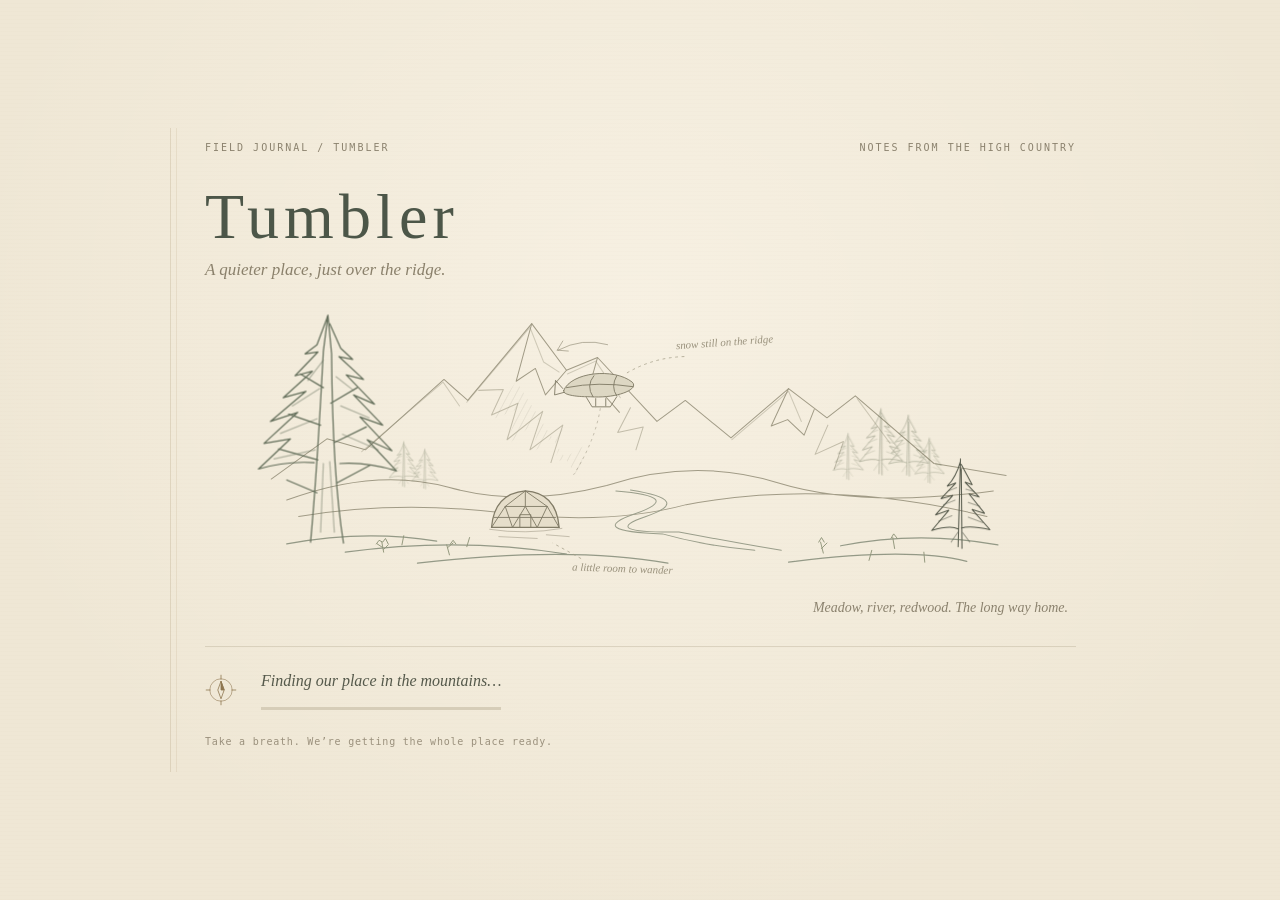
==== project1/index.html @ 8b92f839 "Update Catagonia to Tumbler v0.7.0 Package the released Tumbler web client (827ddcc) with package_we" ====
<!DOCTYPE html>
<html lang="en">
<head>
  <base href="client/web/">
  <meta charset="utf-8">
  <meta name="viewport" content="width=device-width, initial-scale=1">
  <meta name="theme-color" content="#e8e6ce">
  <title>Tumbler · A quieter place</title>
  <link rel="icon" href="data:,">
  <link rel="preload" as="image" href="art/loading/journal-hand-sketch-v1.png" fetchpriority="high">
  <style>
    :root { color-scheme: light; font-family: ui-sans-serif, system-ui, -apple-system, sans-serif; color: #34483b; }
    * { box-sizing: border-box; }
    body { margin: 0; overflow: hidden; background: #dcd7b8; }
    #stage, canvas { width: 100vw; height: 100dvh; display: block; }
    canvas { touch-action: none; outline: none; }
    body[data-ui="hidden"] :is(.panel, .help) { display: none; }
    body[data-ui="hidden"] .tumble-label { display: none; }
    .para-guide { position:fixed; z-index:4; bottom:105px; left:50%; transform:translateX(-50%); padding:9px 16px; border-radius:18px; background:rgba(249,248,234,.88); color:#374b3c; font-size:13px; box-shadow:0 2px 12px #142c231f; pointer-events:none; }
    .course-retry { position:fixed; z-index:4; bottom:60px; left:50%; transform:translateX(-50%); }
    .course-retry[hidden] { display:none; }
    .para-guide[hidden] { display:none; }
    .panel { background: #fffbedde; border: 1px solid #fffdf2bb; box-shadow: 0 4px 24px #33452b12; border-radius: 18px; }
    header { position: absolute; top: 24px; left: 28px; padding: 16px 22px; display: flex; align-items: center; gap: 13px; pointer-events: none; }
    .sunmark { font-size: 31px; color: #bd8e49; font-weight: 300; }
    h1 { margin: 0; font-family: Georgia, serif; font-size: 27px; font-weight: normal; letter-spacing: .06em; }
    .version { font: 12px/1 ui-monospace, monospace; color: #8b9678; letter-spacing: .06em; }
    #status { font-size: 11px; color: #71806b; margin-top: 3px; letter-spacing: .035em; max-width: 48ch; }
    .lighting { position: absolute; top: 24px; right: 28px; padding: 12px 17px; display: flex; align-items: center; gap: 12px; }
    label { font-size: 11px; letter-spacing: .08em; text-transform: uppercase; color: #7d826a; }
    select { font: inherit; font-size: 13px; border: 0; color: #41543f; background: transparent; cursor: pointer; padding: 5px; }
    nav { position: absolute; bottom: 30px; left: 28px; padding: 7px; display: flex; gap: 5px; }
    button { border: 0; border-radius: 12px; background: transparent; color: #64745c; font: inherit; font-size: 12px; padding: 12px 17px; cursor: pointer; transition: background .15s; }
    nav button { white-space:nowrap; flex-shrink:0; }
    nav[aria-label="Places to pause"] { flex-wrap:wrap; max-width:calc(100vw - 340px); }
    nav#cats { bottom:auto; top:112px; flex-wrap:wrap; max-width:calc(100vw - 420px); }
    button[aria-pressed="true"] { color: #fffbed; background: #617555; }
    button:hover { background: #e4e8d4; color: #34483b; }
    button[aria-pressed="true"]:hover { background: #52684a; color: #fffbed; }
    .activities { position:absolute; top:100px; right:28px; display:flex; align-items:center; padding:6px 14px; gap:6px; }
    .weather { position:absolute;top:160px;right:28px;padding:6px 14px;display:flex;align-items:center;gap:8px; }
    #flight-readout { position:absolute;bottom:150px;left:28px;padding:10px 16px;font-size:12px; }
    #flight-readout { white-space:pre-line; line-height:1.8; font-variant-numeric:tabular-nums; border-left:3px solid #6c8c79; }
    #flight-readout[data-warning="true"] { border-left-color:#c56b3a; }
    body[data-flying="true"] header { opacity:.65; }
    body[data-flying="true"] nav { opacity:.6; }
    body[data-flying="true"] .help { max-width:calc(100vw - 70px); border-radius:8px; }
    .flight-guide { display:none;bottom:90px;max-width:340px; }
    .flight-guide p { line-height:1.65; }
    body[data-flying="true"] .flight-guide { display:block; }
    body[data-flying="true"] nav { display:none; }
    #flight-readout:empty { display:none; }
    .help { position: absolute; bottom: 100px; left: 30px; font-size: 11px; color: #455640; background: #fffbedbd; padding: 7px 12px; border-radius: 20px; }
    details { position: absolute; right: 28px; bottom: 30px; padding: 13px 17px; font-size: 11px; max-width: calc(100vw - 40px); }
    summary { cursor: pointer; color: #64745c; }
    pre { margin: 12px 0; font: 11px/1.7 ui-monospace, monospace; white-space: pre-wrap; }
    a { color: #617555; }
    .quality { display: flex; align-items: center; justify-content: space-between; }
    .quality-target { display:block; margin:10px 0; }
    .quality-target label { display:flex; justify-content:space-between; gap:16px; }
    .quality-target input { display:block; width:100%; margin:8px 0 2px; accent-color:#71845a; }
    .quality-target small { color:#64745c; }
    :focus-visible { outline: 2px solid #8c9c69; outline-offset: 3px; }
    #world { visibility:hidden; }
    body.ready #world { visibility:visible; }
    [hidden] { display:none !important; }
    #loading-screen { position:fixed;inset:0;z-index:100;background:#efe7d5;color:#55594b;overflow:auto;display:grid;place-items:center;padding:30px;
      background-image:repeating-linear-gradient(0deg,#75634203 0 1px,transparent 1px 4px),radial-gradient(ellipse at 50% 35%,#fffaf080,transparent 75%); }
    .journal { width:min(940px,100%);position:relative;padding:12px 34px 22px;border-left:1px solid #a9947040; }
    .journal::before { content:'';position:absolute;inset:0 auto 0 5px;border-left:1px solid #a9947028; }
    .journal-meta { display:flex;justify-content:space-between;gap:20px;font:10px/1.5 ui-monospace,monospace;text-transform:uppercase;letter-spacing:.2em;color:#8b826e; }
    .journal h2 { margin:28px 0 0;font:normal clamp(42px,7vw,64px)/1.05 Georgia,serif;letter-spacing:.08em;color:#4c5648; }
    .journal-subtitle { margin:10px 0 0;font:italic 17px Georgia,serif;color:#8a806b; }
    .journal-art { width:100%;aspect-ratio:1334 / 490;display:block;margin:8px 0 0;position:relative;overflow:hidden;
      mask-image:linear-gradient(to right,transparent,#000 3%,#000 97%,transparent),linear-gradient(to bottom,transparent,#000 3%,#000 96%,transparent);mask-composite:intersect; }
    .journal-art > svg { position:absolute;inset:0;width:100%;height:100%; }
    .journal-art > img { position:absolute;width:118.890555%;max-width:none;height:auto;left:-12.143928%;top:-55.102041%;display:block;opacity:0;transition:opacity 1.6s ease; }
    #loading-screen[data-art="journal"] .journal-art > img { opacity:1; }
    .journal-caption { text-align:right;font:italic 14px 'Bradley Hand','Segoe Print',Georgia,serif;color:#8b826e;margin:-8px 8px 30px; }
    .journal-loading { display:flex;align-items:center;gap:24px;border-top:1px solid #95876b40;padding-top:22px; }
    .journal-loading > [role="status"] { flex:1;min-width:0; }
    .journal-compass { width:32px;height:32px;flex-shrink:0;color:#8e7650; }
    #loading-message { margin:0;font:italic 16px/1.55 Georgia,serif;overflow-wrap:anywhere; }
    #loading-progress { display:block;width:min(240px,100%);height:3px;margin-top:13px;border:0;border-radius:0;background:#d6cdb8;accent-color:#8a906e; }
    #loading-progress::-webkit-progress-bar { background:#d6cdb8; }
    #loading-progress::-webkit-progress-value { background:#8a906e;transition:width .3s; }
    #loading-progress::-moz-progress-bar { background:#8a906e; }
    .journal-footnote { margin:24px 0 0;font:10px/1.6 ui-monospace,monospace;color:#9a907c;letter-spacing:.08em; }
    #loading-retry { margin-left:auto;border:1px solid #9b987f;border-radius:3px;flex-shrink:0; }
    body[data-loading="error"] #loading-progress { display:none; }
    @media(max-width:650px) { #loading-screen { padding:24px 14px; }.journal { padding:10px 18px 18px; }.journal-meta { font-size:8px;letter-spacing:.1em; }.journal h2 { margin-top:35px; }.journal-art { margin:28px -10px 18px;width:calc(100% + 20px); }.journal-caption { font-size:12px;margin-bottom:34px; }.journal-loading { gap:14px;flex-wrap:wrap; }#loading-message { font-size:14px; }.journal-footnote { font-size:8px; } }
    @media(prefers-reduced-motion:reduce) { #loading-progress::-webkit-progress-value,.journal-art > img { transition:none; } }
    .gondola { position:fixed; left:50%; bottom:148px; transform:translateX(-50%); display:flex; align-items:center; gap:10px; padding:6px 8px 6px 16px; font-size:13px; max-width:calc(100vw - 28px); }
    .gondola[hidden] { display:none; }
    .gondola button { background:#617555; color:#fffbed; padding:9px 14px; }
    .gondola button:hover { background:#52684a; color:#fffbed; }
    @media (max-width: 650px) { .gondola { bottom:232px; } .weather { top:245px;right:14px; } header { top: 14px; left: 14px; padding: 12px 16px; } h1 { font-size: 22px; } .lighting { right: 14px; top: 102px; padding: 8px 12px; } nav { left: 14px; bottom: 18px; max-width:calc(100vw - 28px); overflow:auto; } .activities { top:157px; right:14px; left:14px; padding:5px; flex-wrap:wrap; } #flight-readout { left:14px; bottom:180px; max-width:calc(100vw - 28px); } nav button { padding: 11px 12px; } details { right: 14px; bottom: 85px; } .help { bottom: 138px; left: 14px; font-size: 10px; } }
    @media (max-width:650px) {
      body[data-flying="true"] header,body[data-flying="true"] .lighting { display:none; }
      body[data-flying="true"] .activities { top:14px; }
      body[data-flying="true"] .weather { top:98px; }
      body[data-flying="true"] #flight-readout { bottom:160px; }
      body[data-flying="true"] .help { bottom:75px;max-width:calc(100vw - 28px); }
      body[data-flying="true"] details { bottom:14px; }
      body[data-flying="true"] .flight-guide { bottom:14px;left:14px;right:auto; }
    }
      /* The eye settling on a butterfly: all but a spot round it softens. Driven by insect-visits.js. */
    #focus{position:fixed;inset:0;pointer-events:none;z-index:5;opacity:var(--f,0);backdrop-filter:blur(7px);-webkit-backdrop-filter:blur(7px);
      -webkit-mask-image:radial-gradient(circle at var(--x,50%) var(--y,60%),transparent 0 var(--r,40px),#000 calc(var(--r,40px) + 16vmin));mask-image:radial-gradient(circle at var(--x,50%) var(--y,60%),transparent 0 var(--r,40px),#000 calc(var(--r,40px) + 16vmin))}
    #focus[hidden]{display:none}

    /* ---- Development and player interfaces. The player sees only .player-ui; the panels above are development tools. */
    body[data-ui-mode="player"] :is(header.panel,.lighting,.activities,.weather,nav,details.panel,.flight-guide,#help,.tumble-label,#course-retry,#flight-readout) { display:none !important; }
    body:not([data-ui-mode="player"]) .player-ui { display:none; }
    .ui-switch { position:fixed; z-index:60; top:8px; right:50%; transform:translateX(50%); padding:4px 10px; border-radius:8px; font:11px/1.4 ui-monospace,monospace; background:#26291fcc; color:#e9ecdd; }
    .ui-switch:hover { background:#26291f; color:#fff; }
    body[data-ui-mode="player"] .ui-switch { opacity:.45; } body[data-ui-mode="player"] .ui-switch:hover { opacity:1; }
    /* A printed trail map: topo inks, not interface chrome. */
    .player-ui { --paper:#e9ecdd; --ink:#26291f; --ink-soft:#5b5f4e; --contour:#9a6b3c; --water:#3e7fa8; --trail:#c2302a; --wood:#bfd3a0;
      --map-face:"Avenir Next Condensed","Avenir Next","Gill Sans","Trebuchet MS",sans-serif; font-family:var(--map-face); color:var(--ink); }
    .key-card { position:fixed; z-index:6; left:20px; bottom:20px; max-width:min(400px,calc(100vw - 40px)); padding:12px 14px 10px; background:#e9ecddeb; border:1.5px solid var(--ink);
      box-shadow:3px 3px 0 #26291f22; }
    .key-card h3 { margin:0 0 6px; font:600 15px/1.2 var(--map-face); letter-spacing:.02em; }
    .key-card .control-head { display:none; }
    .key-card.folded { padding:8px 12px; } .key-card.folded h3 { display:inline; margin:0 12px 0 0; font-size:14px; }
    .card-folded { display:inline-flex; align-items:center; gap:8px; font:14px var(--map-face); }
    .arrival .notice { display:block; font:600 18px/1.3 var(--map-face); padding:8px 14px; background:var(--paper); border:1.5px solid var(--ink); }
    .legend { display:grid; gap:3px; }
    .legend-caption { margin:0 0 2px; font:italic 13px/1.3 var(--map-face); color:var(--ink-soft); }
    .control-head, .control-row { display:grid; grid-template-columns:minmax(9.5em,1fr) auto auto; align-items:center; gap:4px 14px; }
    .control-head { font:12px/1 var(--map-face); color:var(--ink-soft); padding-bottom:3px; border-bottom:1px solid #26291f40; margin-bottom:2px; }
    .control-row { font:14px/1.25 var(--map-face); }
    .control-keys, .control-pad { display:flex; gap:3px; flex-wrap:wrap; justify-content:flex-start; }
    .glyph { display:inline-grid; place-items:center; min-width:1.7em; height:1.7em; padding:0 .4em; font:600 11.5px/1 var(--map-face); color:var(--ink); white-space:nowrap; }
    .glyph-key { border:1.2px solid var(--ink); border-bottom-width:2.5px; border-radius:3px; background:#f6f7ee; }
    .glyph-pad { border:1.2px solid var(--ink); border-radius:999px; background:#26291f; color:var(--paper); }
    .glyph-pad.glyph-key { min-width:1.7em; padding:0; }
    .glyph-none { font:italic 12px var(--map-face); color:var(--ink-soft); }
    .arrival { position:fixed; z-index:6; left:50%; top:16vh; transform:translateX(-50%); text-align:center; pointer-events:none; opacity:0; color:var(--ink); text-shadow:0 0 12px #e9ecdd, 0 0 3px #e9ecdd; }
    .arrival strong { display:block; font:600 clamp(26px,4vw,44px)/1.1 var(--map-face); letter-spacing:.08em; font-variant-caps:small-caps; }
    .arrival span { display:block; margin-top:4px; font:italic 17px var(--map-face); color:var(--ink-soft); }
    .arrival.shown { animation:arrive 3.6s ease forwards; }
    @keyframes arrive { 0% { opacity:0; letter-spacing:.3em; } 18%,72% { opacity:1; letter-spacing:.08em; } 100% { opacity:0; } }
    .trail-map { position:fixed; inset:0; z-index:40; display:grid; place-items:center; padding:clamp(10px,3vw,36px); background:#26291f73; backdrop-filter:blur(6px); -webkit-backdrop-filter:blur(6px); }
    .sheet { position:relative; display:grid; grid-template-columns:minmax(0,1fr) 330px; gap:0; width:min(1320px,100%); max-height:100%; background:var(--paper); border:2px solid var(--ink);
      box-shadow:0 18px 50px #0006; }
    .sheet::after { content:''; position:absolute; inset:0 auto 0 calc((100% - 330px) / 2); width:1px; background:linear-gradient(#0000,#26291f30 12%,#26291f30 88%,#0000); pointer-events:none; } /* the fold */
    .map-frame { position:relative; overflow:hidden; border-right:2px solid var(--ink); }
    .map-canvas { display:block; width:100%; height:auto; max-height:calc(100dvh - 90px); object-fit:contain; }
    .markers { position:absolute; inset:0; }
    .place { position:absolute; transform:translate(-7px,-7px); display:flex; align-items:center; gap:5px; padding:0; border-radius:0; background:none; color:var(--ink); font:600 13.5px/1 var(--map-face); letter-spacing:.03em; text-shadow:0 0 3px var(--paper),0 0 3px var(--paper),0 0 6px var(--paper); }
    .place:hover { background:none; color:var(--ink); }
    .place-dot { width:14px; height:14px; border:2px solid var(--ink); border-radius:50%; background:var(--paper); flex-shrink:0; }
    .place-water { color:var(--water); font-style:italic; font-weight:500; } .place-water .place-dot { border-color:var(--water); }
    .place-snow .place-dot { background:#fff; } .place-launch .place-dot { border-color:var(--trail); }
    .place[aria-current="true"] .place-dot { background:var(--trail); border-color:var(--trail); box-shadow:0 0 0 4px #c2302a40; }
    .place[aria-current="true"] .place-name { text-decoration:underline 2px var(--trail); text-underline-offset:3px; }
    .place:focus-visible { outline:2px solid var(--trail); outline-offset:4px; }
    .launch-mark { position:absolute; width:0; height:0; transform:translate(-8px,-26px); border-left:8px solid transparent; border-right:8px solid transparent; border-top:12px solid var(--trail); pointer-events:none; }
    .you-are-here { position:absolute; pointer-events:none; }
    .here-ring { position:absolute; left:-9px; top:-9px; width:18px; height:18px; border-radius:50%; border:3px solid var(--trail); background:#fff; }
    .here-label { position:absolute; left:14px; top:-20px; font:italic 600 12.5px var(--map-face); color:var(--trail); white-space:nowrap; text-shadow:0 0 3px var(--paper),0 0 3px var(--paper); }
    .cartouche { position:absolute; left:16px; top:14px; padding:9px 14px 8px; background:var(--paper); border:1.5px solid var(--ink); }
    .cartouche h2 { margin:0; font:600 24px/1 var(--map-face); letter-spacing:.06em; font-variant-caps:small-caps; }
    .cartouche-time { margin:4px 0 0; font:italic 14px var(--map-face); color:var(--ink-soft); }
    .scale-bar { position:absolute; left:16px; bottom:14px; display:flex; align-items:center; gap:8px; font:600 12px var(--map-face); text-shadow:0 0 3px var(--paper); }
    .scale-rule { display:block; height:6px; border:1.5px solid var(--ink); border-top:0; }
    .north { position:absolute; right:18px; top:16px; width:30px; height:44px; display:grid; justify-items:center; font:700 14px var(--map-face); }
    .north::before { content:''; width:0; height:0; border-left:8px solid transparent; border-right:8px solid transparent; border-bottom:24px solid var(--ink); }
    .map-side { display:flex; flex-direction:column; gap:14px; padding:20px 20px 18px; overflow:auto; max-height:calc(100dvh - 90px); }
    .side-name { margin:0; font:600 26px/1.1 var(--map-face); letter-spacing:.02em; }
    .side-water { color:var(--water); font-style:italic; }
    .side-about { margin:0; font:15px/1.5 var(--map-face); color:var(--ink-soft); }
    .actions { display:grid; gap:6px; }
    .action { text-align:left; border-radius:0; border:1.5px solid var(--ink); background:transparent; color:var(--ink); font:600 14px/1.3 var(--map-face); padding:9px 12px; }
    .action:hover { background:#26291f12; color:var(--ink); }
    .action-primary { background:var(--ink); color:var(--paper); } .action-primary:hover { background:#3a3e30; color:var(--paper); }
    .action:disabled { opacity:.5; cursor:default; font-weight:500; font-style:italic; }
    .controls-sheet { width:min(1180px,100%); max-height:100%; overflow:auto; padding:24px 28px; background:var(--paper); border:2px solid var(--ink); box-shadow:0 18px 50px #0006; }
    .controls-title { margin:0 0 14px; font:600 26px/1 var(--map-face); letter-spacing:.06em; font-variant-caps:small-caps; }
    .controls-grid { display:grid; grid-template-columns:repeat(auto-fit,minmax(320px,1fr)); gap:18px 28px; margin-bottom:20px; }
    .controls-group h3 { margin:0 0 6px; font:600 17px var(--map-face); }
    @media (max-width:900px) { .sheet { grid-template-columns:1fr; overflow:auto; } .sheet::after { display:none; } .map-frame { border-right:0; border-bottom:2px solid var(--ink); } .map-side { max-height:none; } }
    @media (prefers-reduced-motion:reduce) { .arrival.shown { animation:arrive-still 3.6s steps(1,end) forwards; } @keyframes arrive-still { 0%,80% { opacity:1; } 100% { opacity:0; } } .trail-map { backdrop-filter:none; } }

    #organoid-scene[hidden] { display:none }
    #organoid-scene { position:fixed; inset:0; z-index:80; color:#f4eee8; background:radial-gradient(ellipse at 50% 44%,transparent 50%,#08080d40 100%); }
    #organoid-scene::before, #organoid-scene::after { content:""; position:absolute; inset-inline:0; height:clamp(28px,8vh,84px); background:#09090c; }
    #organoid-scene::before { top:0 }
    #organoid-scene::after { bottom:0 }
    .organoid-caption { position:absolute; z-index:1; inset-inline:1rem; bottom:clamp(54px,12vh,125px); text-align:center; pointer-events:none; }
    .organoid-caption p { margin:0 auto; max-width:42rem; font-size:clamp(15px,2.3vw,23px); line-height:1.4; }
    .organoid-caption [data-words]:not(:empty) { display:table; background:#08080dde; border-radius:4px; padding:.36em .72em; text-wrap:balance; }
    .organoid-caption [data-speaker] { display:block; margin-bottom:.38em; font-size:.82rem; letter-spacing:.08em; text-shadow:0 1px 5px #000,0 1px 3px #000; }
    #organoid-scene button { position:absolute; z-index:1; top:12px; right:14px; color:inherit; background:#16171d; border:1px solid #736f75; border-radius:5px; min-height:38px; padding:.45em .7em; }
    body[data-organoid-scene="true"] :is(.panel,.help,.key-card,.arrival,.tumble-label,.ui-switch,#focus,.para-guide,.course-retry) { visibility:hidden; }
</style>
</head>
<body data-loading="loading" data-ui="hidden">
  <section id="loading-screen" aria-labelledby="loading-title">
    <div class="journal">
      <div class="journal-meta"><span>Field journal / Tumbler</span><span>Notes from the high country</span></div>
      <h2 id="loading-title">Tumbler</h2>
      <p class="journal-subtitle">A quieter place, just over the ridge.</p>
            <div class="journal-art" role="img" aria-label="A hand-drawn alpine field journal: snowy ridges, redwoods, a meadow home, a river and a small airship.">
<svg aria-hidden="true" viewBox="0 0 880 350" fill="none" xmlns="http://www.w3.org/2000/svg">
        <defs>
          <pattern id="pencil-hatch" width="7" height="7" patternUnits="userSpaceOnUse" patternTransform="rotate(28)"><path d="M0 0V7" stroke="#727663" stroke-width=".65" opacity=".35"/></pattern>
          <g id="journal-pine" stroke="currentColor" stroke-linecap="round" stroke-linejoin="round">
            <path d="M0 0L-3 113M1 13L2 115M0 3C-5 21-11 29-17 35L-6 31-25 51-10 47-32 72-15 66-37 92Q-13 85-3 90M1 7L15 33 6 30 24 49 11 45 31 70 15 65 38 91Q12 85 1 89"/>
            <path d="M-5 37L-15 41M-7 53L-22 59M-11 73L-28 80M7 39L18 42M10 56L25 61M10 75L29 82M-3 94L-12 107M3 95L12 107" opacity=".5"/>
          </g>
        </defs>
        <g stroke="#a19b86" stroke-width="1.1" stroke-linecap="round" stroke-linejoin="round">
          <path d="M36 209L97 165 139 177 225 100 251 123 321 39 359 90 393 76 458 146 489 123 539 164 602 110 644 142 675 118 761 192 840 205"/>
          <path d="M135 179L224 103 242 129M250 125L319 43 334 81 351 92M360 94L391 80 418 120M540 166L602 113 616 146M677 121L713 170" opacity=".45"/>
          <path d="M321 39L304 102 325 88 336 117 359 90M393 76L381 119 395 111 417 136M602 110L583 151 601 144 619 161 630 133"/>
          <path d="M263 112L290 111 277 139 306 126 294 166 333 135 319 177 355 150 342 191M429 131L415 158 443 152 435 177M645 150L631 182 662 168 652 198" opacity=".6"/>
          <path d="M304 102L275 145 307 132 292 174 333 140 320 182 357 153 345 193 381 171 371 207" fill="url(#pencil-hatch)" stroke="none"/>
          <path d="M53 232Q150 196 230 218T403 216Q499 185 590 213T826 222M66 250Q173 232 289 246T490 237Q647 208 819 250"/>
          <path d="M413 222Q489 228 434 247T464 269Q510 282 565 287M429 221Q499 232 446 250T482 267Q541 278 594 287" stroke="#9a9e8b"/>
        </g>
        <g color="#737a62" stroke-width="1.2" opacity=".65">
          <use href="#journal-pine" transform="translate(703 132) scale(.63)"/><use href="#journal-pine" transform="translate(733 139) scale(.58)"/>
          <use href="#journal-pine" transform="translate(667 159) scale(.44)"/><use href="#journal-pine" transform="translate(756 164) scale(.43)"/>
          <use href="#journal-pine" transform="translate(181 168) scale(.43)"/><use href="#journal-pine" transform="translate(204 176) scale(.38)"/>
        </g>
        <g stroke="#626d59" stroke-width="1.35" stroke-linecap="round" stroke-linejoin="round">
          <path d="M79 278Q86 202 93 69L98 30 102 72Q103 205 115 279M93 109L68 94M101 126L130 109M90 150L55 138M105 169L140 152M87 188L44 176M108 213L144 194M86 224L53 210"/>
          <path d="M98 30L86 62 73 72 87 70 62 96 81 91 49 120 74 113 35 146 65 136 28 170 57 165 22 198Q52 189 83 191M100 39L112 66 125 78 110 75 137 100 118 95 149 127 126 117 158 150 133 141 168 178 141 166 173 200Q140 190 111 192"/>
          <path d="M93 79L76 101M89 110L59 129M86 143L46 159M84 177L39 187M107 97L126 112M112 129L143 142M114 160L153 177M93 192L90 267M100 190L105 267" opacity=".45"/>
          <use href="#journal-pine" transform="translate(790 187) scale(.85)"/>
          <path d="M53 280Q138 264 217 277M659 282Q744 265 831 281M117 289Q241 272 359 291M196 301Q361 282 470 301M602 300Q733 283 797 299" opacity=".65"/>
        </g>
        <g stroke="#817b66" stroke-linecap="round" stroke-linejoin="round">
          <path d="M277 262Q280 225 314 222 348 224 351 262Z" fill="#e6deca" stroke-width="1.4"/>
          <path d="M277 262L292 239 314 222 338 239 351 262M292 239H338M292 239L300 262 314 239 327 262 338 239M314 222V239M280 251H347M308 262V248H320V262"/>
          <path d="M275 264Q314 270 354 263M285 272L327 274M337 270L362 272" opacity=".45"/>
          <path d="M356 112C364 92 411 87 431 103 439 111 414 121 385 119 365 119 354 116 356 112Z" fill="#ddd7c3"/>
          <path d="M359 109Q394 102 432 108M389 96Q380 107 388 119M414 96Q407 108 414 118M355 110L347 101 346 117 357 114M381 120L387 130H407L414 119M391 121V129M402 121V129"/>
          <path d="M396 132Q390 168 367 204" stroke-dasharray="2 5" opacity=".45"/>
          <path d="M350 68Q376 54 404 62M349 68L355 58M349 68L361 69" opacity=".6"/>
        </g>
        <g stroke="#91967b" stroke-width="1.05" stroke-linecap="round">
          <path d="M159 289L157 278M158 284L152 280M159 286L164 281M179 281L181 271M231 292L228 281M229 284L235 279M250 283L253 273M640 290L637 278M638 285L644 279M690 298L693 287M718 285L716 273M751 300L750 289"/>
          <path d="M151 280L154 276 158 278 161 274 164 280M232 280L235 276 238 280M635 278L638 273 641 278M714 274L717 269 721 274"/>
        </g>
        <g fill="#99917c" font-family="'Bradley Hand','Segoe Print',Georgia,serif" font-size="12" font-style="italic">
          <text x="479" y="67" transform="rotate(-4 479 67)">snow still on the ridge</text><text x="365" y="309" transform="rotate(2 365 309)">a little room to wander</text>
        </g>
        <path d="M488 75Q454 76 425 93M375 296L344 279" stroke="#a19b86" stroke-width=".8" stroke-dasharray="3 4"/>
      </svg>
        <img id="journal-art-image" src="art/loading/journal-hand-sketch-v1.png" width="1586" height="992" alt="" aria-hidden="true" decoding="async" fetchpriority="high" onerror="this.hidden=true">
      </div>
      <p class="journal-caption">Meadow, river, redwood. The long way home.</p>
      <div class="journal-loading">
        <svg class="journal-compass" viewBox="0 0 40 40" fill="none" stroke="currentColor" aria-hidden="true"><circle cx="20" cy="20" r="14" stroke-width=".7"/><path d="M20 1V7M20 33V39M1 20H7M33 20H39M20 9L24 20 20 31 16 20Z" stroke-width="1"/><path d="M20 9L24 20H20Z" fill="currentColor"/></svg>
        <div role="status" aria-live="polite"><p id="loading-message">Opening the field journal…</p><progress id="loading-progress" max="5" value="0" aria-label="Preparing the world"></progress></div>
        <button id="loading-retry" hidden>Try again</button>
      </div>
      <p class="journal-footnote">Take a breath. We’re getting the whole place ready.</p>
      <noscript><p>JavaScript is needed to open this world. Enable it, then reload.</p></noscript>
    </div>
  </section>
  <div id="world" inert aria-busy="true">
  <div id="focus" aria-hidden="true" hidden></div>
  <main id="stage"><canvas id="canvas" tabindex="0" aria-label="Tumbler countryside. Drag to orbit, right-drag to pan, scroll to approach."></canvas></main>
  <header class="panel"><span class="sunmark" aria-hidden="true">☼</span><div><h1>Tumbler <span id="version" class="version"></span></h1><div id="status" role="status">Opening the countryside…</div></div></header>
  <div class="panel lighting"><label for="light">The light</label><select id="light"><option value="golden">Golden hour</option><option value="day">Clear morning</option><option value="dusk">Evening glow</option></select></div>
  <div class="panel activities"><label for="activity">Explore</label><select id="activity"><option value="orbit">Look around - orbit</option><option value="fly">Look around - flying</option><option value="walk">Walk the meadow</option><option value="paraglider">Paragliding</option><option value="parakite">Parakiting</option><option value="paramotor">Paramotoring</option><option value="ski">Skiing</option><option value="bike">Mountain biking</option><option value="gondola">Gondola from the village</option></select><select id="launch-site" aria-label="Start from"><option value="0">North Wall</option></select><button id="launch">Launch ↗</button><button id="sound" aria-pressed="true">Sound on</button><button id="cat-size" aria-pressed="false" title="C">Cat: full size</button></div>
  <div class="panel weather"><label for="weather">Air</label><select id="weather" aria-label="Simulated weather"><option value="soaring">Thermal day</option></select></div>
  <button id="course-retry" class="course-retry" hidden>Fly the route again ↗</button>
  <output id="para-guide" class="para-guide" aria-live="off" hidden></output>
  <output class="panel" id="flight-readout" aria-live="off"></output>
  <div class="panel gondola" id="gondola-panel" role="status" hidden><span data-gondola-text></span><button data-gondola-action hidden></button><button data-gondola-fast hidden title="T">Fast travel ⇥ (T)</button></div>
  <p id="help" class="help">Drag to look around · Right-drag to pan · Scroll to wander closer</p>
  <nav class="panel" aria-label="Places to pause"><button data-view="home" aria-pressed="false">The homestead</button><button data-view="river" aria-pressed="false">By the river</button><button data-view="valley" aria-pressed="false">The mountains</button><button data-view="village" aria-pressed="true">Tree village</button><button data-view="canopy" aria-pressed="false">Redwood canopy</button><button data-view="summit" aria-pressed="false">Granite Ridge</button><button id="tumble-hill" aria-pressed="false">Tumble Hill</button></nav>
  <nav class="panel" id="cats" aria-label="Cats to visit"><button data-cat="ronin">Cat Ronin</button></nav>
  <details class="panel flight-guide"><summary>Flight moves · B / Shift</summary><p><label for="flight-challenge">Flight goal </label><select id="flight-challenge"><option value="">Free flight</option></select></p><p>Hold B (Shift) for more roll authority. Alternate left/right stick for linked wingovers; hold a side for a descending spiral. Release B and centre the stick to recover. Sudden control changes can swing the pilot under the wing; ease the controls to let it settle.</p><p>Parakite: forward / W raises both handles to dive; back / S pulls them to flare. Centre returns to best glide. Steering combines weight shift and outside-handle release; at full release, steering uses weight shift alone.</p><p>Paraglider and motor wing: forward / W applies the speedbar; back / S brakes. Steering assists weight shift with inside brake. Build speed, then pull progressively to swoop back up; height comes from that speed. Motor power uses LB/RB or R/F and takes time to spool.</p><p>LT / RT pull independent handles. Right stick looks; Y / V changes view. After landing, press X / E to unhook and walk. X / E hooks back in; release, then A / Space starts assisted wing inflation and a takeoff run. Keep clear ground ahead. A flat run may need headwind. Use clear descending ground or a ridge start if you cannot gain enough airspeed. X / E cancels preparation and unhooks.</p><p>On foot, A / Space jumps: stand still for a celebration, heel click or star; move for a skip. Shift toggles between walking and running; a controller's left stick ramps from a walk up to a full run on its own. V changes between first person and chase view. R3 / Ctrl slides while moving. E / X deliberately grabs a nearby tree; moving into one never grabs it automatically. A / Space pushes off a trunk, or wall-jumps on a fresh airborne contact. Steer the push with the stick. Y / F draws or sheathes the katana; run with it drawn to carry it two-handed behind you. Click, Q or B slashes, on the ground or in the air. Press again during the cut to choose a fresh cut from the current blade position. Hold RT / R to charge falling thunder, then release to cleave. Menu changes weather.</p></details>
  <details class="panel"><summary>Field notes</summary><pre id="stamp">Preparing the scene…</pre><div class="quality-target"><label for="render-target">Laptop render target <output id="render-target-label" for="render-target">1440 × 900</output></label><input id="render-target" type="range" min="0" max="11" step="1" value="8" list="render-targets" aria-label="Laptop render target"><datalist id="render-targets"><option value="0" label="640×400"></option><option value="1" label="800×500"></option><option value="2" label="960×600"></option><option value="3" label="1024×640"></option><option value="4" label="1152×720"></option><option value="5" label="1280×720"></option><option value="6" label="1280×800"></option><option value="7" label="1366×768"></option><option value="8" label="1440×900"></option><option value="9" label="1680×1050"></option><option value="10" label="1920×1200"></option><option value="11" label="2560×1600"></option></datalist><small>Sets the maximum render size; adaptive resolution can lower it during demanding scenes.</small></div><div class="quality"><label for="motion">Flight effects</label><select id="motion"><option value="1">Full</option><option value=".35">Subtle</option><option value="0">Reduced motion</option></select></div><div class="quality"><label for="course-guide">Course guide</label><input id="course-guide" type="checkbox" checked></div><div class="quality"><label for="pilot-posture">Pilot posture</label><select id="pilot-posture"><option value="steady" selected>Steadier</option><option value="physical">Follow suspension</option></select></div><div class="quality"><label for="adaptive">Adaptive resolution</label><input id="adaptive" type="checkbox" checked></div><div class="quality"><label for="wind-water-audio">Wind &amp; river ambience</label><input id="wind-water-audio" type="checkbox" checked title="Background wind and water only"></div><div class="quality"><label for="haptics">Controller vibration</label><input id="haptics" type="checkbox" checked></div><div class="quality"><label for="visibility-spotlight">Transparency spotlight</label><input id="visibility-spotlight" type="checkbox" title="Clear scenery and climbing foliage around Ronin"></div><p><button id="save-view">Save view</button></p><p>Read-only core world · <a href="./">Open the map</a></p></details>
  </div>
  <section id="organoid-scene" aria-label="Conversation" hidden>
    <div class="organoid-caption" aria-live="polite" aria-atomic="true">
      <span data-speaker></span><p data-words></p>
    </div>
    <button type="button" title="Escape or B">Skip conversation</button>
  </section>
  <script type="module">
    document.getElementById('loading-retry').addEventListener('click',()=>location.reload());
    try { const {main}=await import(new URL('src3d/main.js',document.baseURI));await main(); }
    catch(error) {
      console.error(error);document.body.dataset.loading='error';
      document.getElementById('loading-title').textContent='A pause in the journey';
      document.getElementById('loading-message').textContent=error.message.startsWith('WebGL unavailable')?'The world needs WebGL graphics. Restart your browser, then try again.':'The world couldn’t finish opening. Please try again.';
      document.getElementById('loading-retry').hidden=false;
    }
  </script>
</body>
</html>
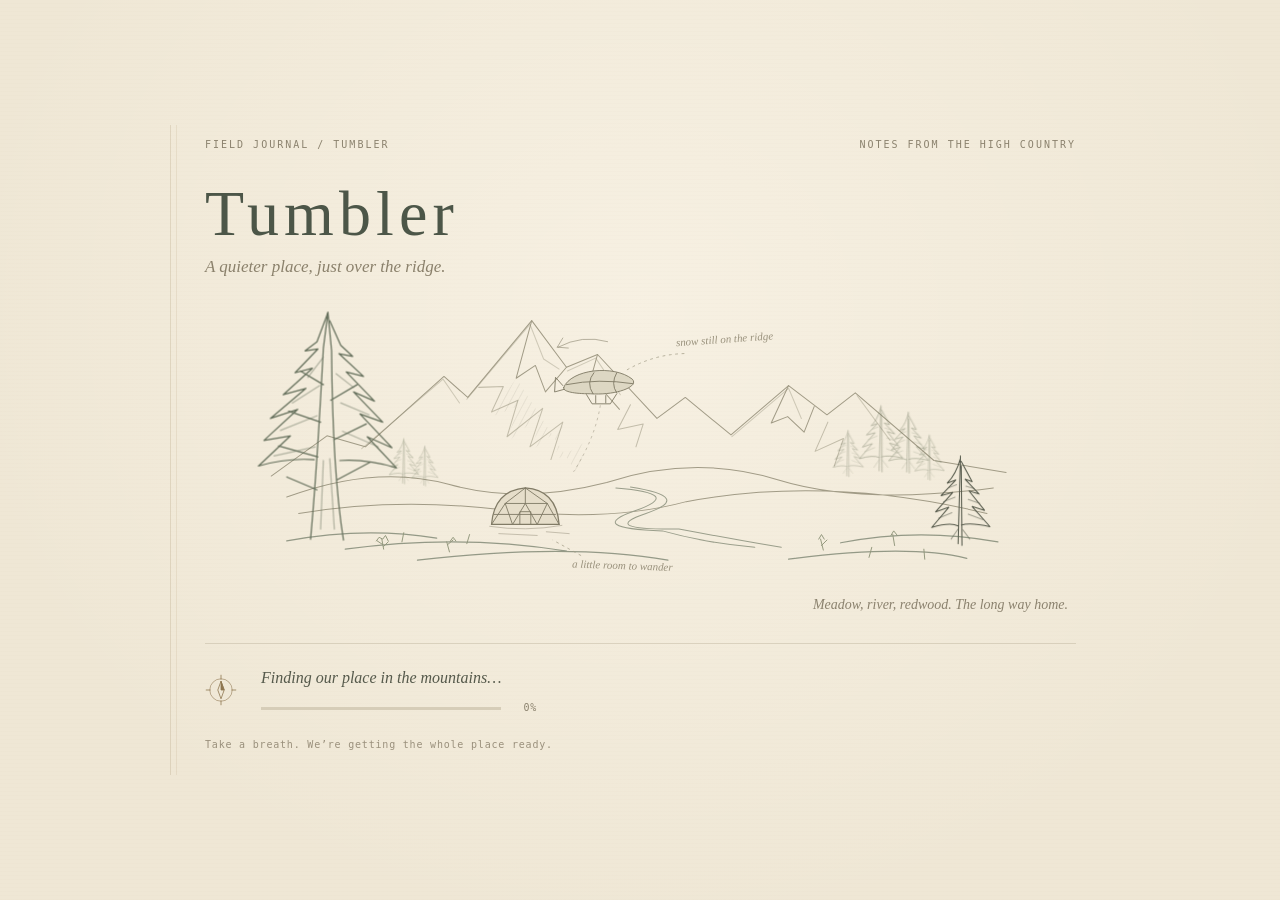
==== commit 7bd2ba65: "Update Catagonia to Tumbler v0.8.0 (main 8d01092) Package the Tumbler web client at main 8d01092 wit" ====
--- a/project1/index.html
+++ b/project1/index.html
@@ -14,10 +14,13 @@
     body { margin: 0; overflow: hidden; background: #dcd7b8; }
     #stage, canvas { width: 100vw; height: 100dvh; display: block; }
     canvas { touch-action: none; outline: none; }
+    .opening-frame { position:absolute; inset:0; pointer-events:none; }
     body[data-ui="hidden"] :is(.panel, .help) { display: none; }
     body[data-ui="hidden"] .tumble-label { display: none; }
+    body[data-rotational-flight="true"] .tumble-label { display:none; }
     .para-guide { position:fixed; z-index:4; bottom:105px; left:50%; transform:translateX(-50%); padding:9px 16px; border-radius:18px; background:rgba(249,248,234,.88); color:#374b3c; font-size:13px; box-shadow:0 2px 12px #142c231f; pointer-events:none; }
     .course-retry { position:fixed; z-index:4; bottom:60px; left:50%; transform:translateX(-50%); }
+    .course-retry[data-practice="true"] { background:#f5f0df; color:#31432a; border:1px solid #68765c; border-radius:999px; padding:8px 14px; }
     .course-retry[hidden] { display:none; }
     .para-guide[hidden] { display:none; }
     .panel { background: #fffbedde; border: 1px solid #fffdf2bb; box-shadow: 0 4px 24px #33452b12; border-radius: 18px; }
@@ -47,6 +50,41 @@
     body[data-flying="true"] .help { max-width:calc(100vw - 70px); border-radius:8px; }
     .flight-guide { display:none;bottom:90px;max-width:340px; }
     .flight-guide p { line-height:1.65; }
+    .flight-guide [data-practice-open] { background:#617555; color:#fffbed; }
+    #para-practice { position:absolute; z-index:4; right:28px; bottom:140px; width:min(330px,calc(100vw - 28px)); padding:14px 16px; }
+    body[data-ui-mode="player"] #para-practice:not([hidden]) { display:block; z-index:8; }
+    #para-practice[hidden] { display:none; }
+    #para-practice label { display:block; }
+    #para-practice select { max-width:100%; margin-top:3px; padding-left:0; font-weight:650; font-size:15px; }
+    #para-practice p { white-space:pre-line; font-size:13px; line-height:1.5; margin:8px 0; }
+    #para-practice [data-practice-action] { background:#617555; color:#fffbed; }
+    #para-practice [data-practice-next] { background:#617555; color:#fffbed; }
+    #para-practice h2 { margin:0; font-size:17px; }
+    #para-practice :is(button,select,label,h2)[hidden] { display:none; }
+    #para-practice button { padding:8px 11px; }
+    #world[data-practising-flight="true"] :is(.help,.flight-guide) { display:none; }
+    body[data-ui-mode="player"] #para-practice[data-guided="true"], #parakite-tour [data-tour-hud] {
+      position:fixed; z-index:8; top:clamp(32px,5vh,46px); bottom:auto; left:50%; right:auto; transform:translateX(-50%);
+      width:min(480px,calc(100vw - 24px)); padding:8px 14px; text-align:center;
+      color:#26291f; background:#e9ecdded; border:1px solid #26291f; border-radius:4px;
+      font-family:"Avenir Next","Gill Sans",sans-serif;
+    }
+    #para-practice[data-guided="true"] p { margin:4px 0; }
+    #para-practice[data-guided="true"] button { padding:4px 10px; }
+    [data-tutorial-readings] .player-flight-stats { position:static; width:auto; padding:5px 0; border:0; background:none; }
+    [data-tutorial-readings] .player-flight-stats h3, [data-tutorial-readings] dl div:not(.compact-reading) { display:none; }
+    [data-tutorial-readings] .player-flight-stats dl {
+      display:flex; justify-content:center; flex-wrap:wrap; gap:3px 14px; font:12px/1.25 "Avenir Next","Gill Sans",sans-serif;
+      font-variant-numeric:tabular-nums;
+    }
+    [data-tutorial-readings] dl div:first-child dd { font-size:14px; }
+    body[data-menu] :is(#para-practice,#parakite-tour) { visibility:hidden; }
+    @media (max-width:700px) {
+      #para-practice { right:14px; bottom:64px; }
+      #world[data-practising-flight="true"] #flight-readout { bottom:248px; }
+    }
+    body[data-rotational-flight="true"] .flight-guide .legacy-maneuvers,
+    body:not([data-rotational-flight="true"]) .flight-guide .rotational-maneuvers { display:none; }
     body[data-flying="true"] .flight-guide { display:block; }
     body[data-flying="true"] nav { display:none; }
     #flight-readout:empty { display:none; }
@@ -81,10 +119,18 @@
     .journal-loading > [role="status"] { flex:1;min-width:0; }
     .journal-compass { width:32px;height:32px;flex-shrink:0;color:#8e7650; }
     #loading-message { margin:0;font:italic 16px/1.55 Georgia,serif;overflow-wrap:anywhere; }
-    #loading-progress { display:block;width:min(240px,100%);height:3px;margin-top:13px;border:0;border-radius:0;background:#d6cdb8;accent-color:#8a906e; }
+    .journal-meter { display:flex;align-items:center;gap:12px;margin-top:13px; }
+    #loading-progress { display:block;width:min(240px,100%);height:3px;border:0;border-radius:0;background:#d6cdb8;accent-color:#8a906e; }
     #loading-progress::-webkit-progress-bar { background:#d6cdb8; }
     #loading-progress::-webkit-progress-value { background:#8a906e;transition:width .3s; }
     #loading-progress::-moz-progress-bar { background:#8a906e; }
+    #loading-percent { min-width:4ch;font:10px/1 ui-monospace,monospace;letter-spacing:.08em;color:#8b826e;text-align:right;font-variant-numeric:tabular-nums; }
+    #loading-begin { margin-left:auto;flex-shrink:0;border:1px solid #6c7d5e;border-radius:3px;background:#617555;color:#fffbed;font:inherit;font-size:13px;letter-spacing:.04em;padding:11px 18px;cursor:pointer;transition:background .15s; }
+    #loading-begin:hover { background:#52684a; }
+    #loading-begin:focus-visible { outline:2px solid #34483b;outline-offset:3px; }
+    #loading-begin[hidden] { display:none; }
+    #loading-begin:disabled { opacity:.65;cursor:default; }
+    body[data-loading="ready"] .journal-loading { border-top-color:#879a7440; }
     .journal-footnote { margin:24px 0 0;font:10px/1.6 ui-monospace,monospace;color:#9a907c;letter-spacing:.08em; }
     #loading-retry { margin-left:auto;border:1px solid #9b987f;border-radius:3px;flex-shrink:0; }
     body[data-loading="error"] #loading-progress { display:none; }
@@ -121,6 +167,12 @@
     .key-card { position:fixed; z-index:6; left:20px; bottom:20px; max-width:min(400px,calc(100vw - 40px)); padding:12px 14px 10px; background:#e9ecddeb; border:1.5px solid var(--ink);
       box-shadow:3px 3px 0 #26291f22; }
     .key-card h3 { margin:0 0 6px; font:600 15px/1.2 var(--map-face); letter-spacing:.02em; }
+    .player-flight-stats { position:fixed; z-index:6; bottom:20px; right:20px; width:min(196px,45vw); padding:10px 12px; background:#e9ecddeb; border:1.5px solid var(--ink); pointer-events:none; }
+    .player-flight-stats h3 { margin:0 0 6px; font:600 15px/1.2 var(--map-face); }
+    .player-flight-stats dl { margin:0; display:grid; gap:3px; font:13px/1.25 var(--map-face); font-variant-numeric:tabular-nums; }
+    .player-flight-stats dl div { display:flex; justify-content:space-between; gap:6px; }
+    .player-flight-stats dd { margin:0; font-weight:600; white-space:nowrap; }
+    @media (max-width:680px) { .player-flight-stats { top:42px; bottom:auto; right:12px; width:min(170px,53vw); } }
     .key-card .control-head { display:none; }
     .key-card.folded { padding:8px 12px; } .key-card.folded h3 { display:inline; margin:0 12px 0 0; font-size:14px; }
     .card-folded { display:inline-flex; align-items:center; gap:8px; font:14px var(--map-face); }
@@ -140,6 +192,22 @@
     .arrival strong { display:block; font:600 clamp(26px,4vw,44px)/1.1 var(--map-face); letter-spacing:.08em; font-variant-caps:small-caps; }
     .arrival span { display:block; margin-top:4px; font:italic 17px var(--map-face); color:var(--ink-soft); }
     .arrival.shown { animation:arrive 3.6s ease forwards; }
+    #parakite-tour [hidden] { display:none; }
+    #parakite-tour { --paper:#e9ecdd; --ink:#26291f; font:15px/1.45 "Avenir Next","Gill Sans",sans-serif; color:var(--ink); }
+    #parakite-tour button { border-radius:4px; border:1px solid var(--ink); }
+    #parakite-tour [data-tour-talk] { position:fixed; z-index:9; bottom:16vh; left:50%; transform:translateX(-50%); background:var(--paper); color:var(--ink); font-weight:600; white-space:nowrap; }
+    #parakite-tour [data-tour-scene] { position:fixed; z-index:31; inset:0; display:grid; align-items:end; justify-items:center; padding:0 16px max(5vh,36px); background:linear-gradient(#14150d88 0,transparent 15%,transparent 57%,#14150dbb 100%); }
+    #parakite-tour .tour-dialogue { width:min(560px,100%); padding:16px 20px; background:var(--paper); border:1.5px solid var(--ink); box-shadow:0 10px 35px #13140d48; }
+    #parakite-tour .tour-dialogue strong { font-size:20px; }
+    #parakite-tour .tour-dialogue p { margin:4px 0 12px; }
+    #parakite-tour .tour-dialogue button { margin-right:6px; padding:7px 10px; }
+    #parakite-tour [data-tour-accept] { background:#4e6142; color:#fffbed; }
+    #parakite-tour [data-tour-hud] :is(p,button) { margin:0; padding:2px 4px; }
+    #parakite-tour [data-tour-quit] { border:0; text-decoration:underline; }
+    #parakite-tour [data-tour-marker] { position:fixed; z-index:7; pointer-events:none; transform:translate(-50%,-100%); padding:2px 7px; border-radius:4px; background:#26291fdc; color:#fffbed; font-weight:600; }
+    body:has(#parakite-tour :is([data-tour-scene],[data-tour-hud]):not([hidden])) :is(.key-card,.folk-label) { visibility:hidden; }
+    body:has(#para-practice [data-practice-title]:not([hidden])) .key-card { visibility:hidden; }
+    body:has(#parakite-tour [data-tour-scene]:not([hidden])) .player-flight-stats { visibility:hidden; }
     @keyframes arrive { 0% { opacity:0; letter-spacing:.3em; } 18%,72% { opacity:1; letter-spacing:.08em; } 100% { opacity:0; } }
     .trail-map { position:fixed; inset:0; z-index:40; display:grid; place-items:center; padding:clamp(10px,3vw,36px); background:#26291f73; backdrop-filter:blur(6px); -webkit-backdrop-filter:blur(6px); }
     .sheet { position:relative; display:grid; grid-template-columns:minmax(0,1fr) 330px; gap:0; width:min(1320px,100%); max-height:100%; background:var(--paper); border:2px solid var(--ink);
@@ -194,6 +262,20 @@
     .organoid-caption [data-speaker] { display:block; margin-bottom:.38em; font-size:.82rem; letter-spacing:.08em; text-shadow:0 1px 5px #000,0 1px 3px #000; }
     #organoid-scene button { position:absolute; z-index:1; top:12px; right:14px; color:inherit; background:#16171d; border:1px solid #736f75; border-radius:5px; min-height:38px; padding:.45em .7em; }
     body[data-organoid-scene="true"] :is(.panel,.help,.key-card,.arrival,.tumble-label,.ui-switch,#focus,.para-guide,.course-retry) { visibility:hidden; }
+    /* The Organoid's tips: a guide's speech box, not a modal. Play goes on underneath. */
+    .organoid-tip[hidden] { display:none; }
+    .organoid-tip { position:fixed; z-index:7; left:50%; top:max(52px,7vh); transform:translateX(-50%); width:min(34rem,calc(100vw - 32px)); box-sizing:border-box;
+      padding:12px 44px 14px 18px; color:#f4eee8; background:#101019e6; border:1.5px solid #b9b0d4; border-radius:10px;
+      box-shadow:0 0 0 3px #b9b0d433,0 0 22px #c9bde866; font:16px/1.4 "Avenir Next","Gill Sans","Trebuchet MS",sans-serif; animation:tip-in .22s ease-out; }
+    .organoid-tip [data-speaker] { display:block; font-size:11px; letter-spacing:.14em; text-transform:uppercase; color:#b9b0d4; }
+    .organoid-tip [data-call] { margin:2px 0 4px; font-weight:700; font-size:20px; color:#e6dcff; animation:tip-call .5s ease-out; }
+    .organoid-tip [data-tip] { margin:0; text-wrap:pretty; }
+    .organoid-tip button { position:absolute; top:6px; right:6px; min-width:32px; min-height:32px; color:inherit; background:none; border:1px solid #b9b0d466; border-radius:6px; font-size:16px; line-height:1; cursor:pointer; }
+    .organoid-tip button:hover, .organoid-tip button:focus-visible { background:#b9b0d433; outline:none; }
+    @keyframes tip-in { from { opacity:0; transform:translate(-50%,-10px); } }
+    @keyframes tip-call { 0% { transform:scale(.8); } 55% { transform:scale(1.08); } 100% { transform:none; } }
+    @media (max-width: 650px) { .organoid-tip { font-size:15px; } }
+    @media (prefers-reduced-motion:reduce) { .organoid-tip, .organoid-tip [data-call] { animation:none; } }
 </style>
 </head>
 <body data-loading="loading" data-ui="hidden">
@@ -255,10 +337,11 @@
       <p class="journal-caption">Meadow, river, redwood. The long way home.</p>
       <div class="journal-loading">
         <svg class="journal-compass" viewBox="0 0 40 40" fill="none" stroke="currentColor" aria-hidden="true"><circle cx="20" cy="20" r="14" stroke-width=".7"/><path d="M20 1V7M20 33V39M1 20H7M33 20H39M20 9L24 20 20 31 16 20Z" stroke-width="1"/><path d="M20 9L24 20H20Z" fill="currentColor"/></svg>
-        <div role="status" aria-live="polite"><p id="loading-message">Opening the field journal…</p><progress id="loading-progress" max="5" value="0" aria-label="Preparing the world"></progress></div>
+        <div role="status" aria-live="polite"><p id="loading-message">Opening the field journal…</p><div class="journal-meter"><progress id="loading-progress" max="1" value="0" aria-label="Preparing the world"></progress><span id="loading-percent" aria-hidden="true">0%</span></div></div>
         <button id="loading-retry" hidden>Try again</button>
+        <button id="loading-begin" hidden>Step into the meadow</button>
       </div>
-      <p class="journal-footnote">Take a breath. We’re getting the whole place ready.</p>
+      <p class="journal-footnote" id="loading-footnote">Take a breath. We’re getting the whole place ready.</p>
       <noscript><p>JavaScript is needed to open this world. Enable it, then reload.</p></noscript>
     </div>
   </section>
@@ -272,13 +355,40 @@
   <button id="course-retry" class="course-retry" hidden>Fly the route again ↗</button>
   <output id="para-guide" class="para-guide" aria-live="off" hidden></output>
   <output class="panel" id="flight-readout" aria-live="off"></output>
-  <div class="panel gondola" id="gondola-panel" role="status" hidden><span data-gondola-text></span><button data-gondola-action hidden></button><button data-gondola-fast hidden title="T">Fast travel ⇥ (T)</button></div>
+  <section class="panel" id="para-practice" aria-label="Parakite practice" hidden>
+    <h2 data-practice-title hidden></h2>
+    <label for="para-lesson">Parakite practice</label>
+    <select id="para-lesson"></select>
+    <p data-practice-prompt role="status"></p>
+    <div data-tutorial-readings></div>
+    <button type="button" data-practice-action>Start flight</button>
+    <button type="button" data-practice-next hidden>Next</button>
+    <button type="button" data-practice-leave>Free flight</button>
+  </section>
+  <div id="parakite-tour">
+    <button type="button" data-tour-talk hidden>Talk to Juno · E / X</button>
+    <section data-tour-scene role="dialog" aria-modal="true" aria-label="Talk with Juno" hidden>
+      <div class="tour-dialogue">
+        <strong>Juno</strong>
+        <p data-tour-text aria-live="polite"></p>
+        <button type="button" data-tour-accept>Continue</button>
+        <button type="button" data-tour-back>Maybe later</button>
+      </div>
+    </section>
+    <div data-tour-hud hidden><p data-tour-cue role="status"></p><div data-tutorial-readings></div><button type="button" data-tour-quit>Leave tutorial</button></div>
+    <span data-tour-marker aria-hidden="true" hidden>Juno</span>
+  </div>
+  <div class="panel gondola" id="gondola-panel" role="status" hidden><span data-gondola-text></span><button data-gondola-action hidden></button><button data-gondola-fast hidden title="T or RB">Fast travel ⇥ (T · RB)</button></div>
   <p id="help" class="help">Drag to look around · Right-drag to pan · Scroll to wander closer</p>
   <nav class="panel" aria-label="Places to pause"><button data-view="home" aria-pressed="false">The homestead</button><button data-view="river" aria-pressed="false">By the river</button><button data-view="valley" aria-pressed="false">The mountains</button><button data-view="village" aria-pressed="true">Tree village</button><button data-view="canopy" aria-pressed="false">Redwood canopy</button><button data-view="summit" aria-pressed="false">Granite Ridge</button><button id="tumble-hill" aria-pressed="false">Tumble Hill</button></nav>
   <nav class="panel" id="cats" aria-label="Cats to visit"><button data-cat="ronin">Cat Ronin</button></nav>
-  <details class="panel flight-guide"><summary>Flight moves · B / Shift</summary><p><label for="flight-challenge">Flight goal </label><select id="flight-challenge"><option value="">Free flight</option></select></p><p>Hold B (Shift) for more roll authority. Alternate left/right stick for linked wingovers; hold a side for a descending spiral. Release B and centre the stick to recover. Sudden control changes can swing the pilot under the wing; ease the controls to let it settle.</p><p>Parakite: forward / W raises both handles to dive; back / S pulls them to flare. Centre returns to best glide. Steering combines weight shift and outside-handle release; at full release, steering uses weight shift alone.</p><p>Paraglider and motor wing: forward / W applies the speedbar; back / S brakes. Steering assists weight shift with inside brake. Build speed, then pull progressively to swoop back up; height comes from that speed. Motor power uses LB/RB or R/F and takes time to spool.</p><p>LT / RT pull independent handles. Right stick looks; Y / V changes view. After landing, press X / E to unhook and walk. X / E hooks back in; release, then A / Space starts assisted wing inflation and a takeoff run. Keep clear ground ahead. A flat run may need headwind. Use clear descending ground or a ridge start if you cannot gain enough airspeed. X / E cancels preparation and unhooks.</p><p>On foot, A / Space jumps: stand still for a celebration, heel click or star; move for a skip. Shift toggles between walking and running; a controller's left stick ramps from a walk up to a full run on its own. V changes between first person and chase view. R3 / Ctrl slides while moving. E / X deliberately grabs a nearby tree; moving into one never grabs it automatically. A / Space pushes off a trunk, or wall-jumps on a fresh airborne contact. Steer the push with the stick. Y / F draws or sheathes the katana; run with it drawn to carry it two-handed behind you. Click, Q or B slashes, on the ground or in the air. Press again during the cut to choose a fresh cut from the current blade position. Hold RT / R to charge falling thunder, then release to cleave. Menu changes weather.</p></details>
+  <details class="panel flight-guide"><summary>Flight moves</summary><p><label for="flight-challenge">Flight goal </label><select id="flight-challenge"><option value="">Free flight</option></select></p><p class="legacy-maneuvers">Hold B (Shift) for more roll authority. Alternate left/right stick for linked wingovers; hold a side for a descending spiral. Release B and centre the stick to recover. Sudden control changes can swing the pilot under the wing; ease the controls to let it settle.</p><p class="rotational-maneuvers"><button type="button" data-practice-open>Practise a maneuver</button></p><p class="rotational-maneuvers">If one side folds, steer gently toward the open side as the wing refills.</p><p>Parakite: forward / W raises both handles to dive; back / S pulls them to flare. Centre returns to best glide. Steering combines weight shift and outside-handle release; at full release, steering uses weight shift alone.</p><p>Paraglider and motor wing: forward / W applies the speedbar; back / S brakes. Steering assists weight shift with inside brake. Build speed, then pull progressively to swoop back up; height comes from that speed. Motor power uses LB/RB or R/F and takes time to spool.</p><p>LT / RT (J / K) pull independent handles. Right stick looks; Y / V changes view. After landing, press X / E to unhook and walk. X / E hooks back in; release, then A / Space starts assisted wing inflation and a takeoff run. Keep clear ground ahead. A flat run may need headwind. Use clear descending ground or a ridge start if you cannot gain enough airspeed. X / E cancels preparation and unhooks.</p><p>On foot, A / Space jumps: stand still for a celebration, heel click or star; move for a skip. On foot, the keys run by default, Shift tucks while held, and in water Shift toggles a dive; a controller's left stick ramps from a walk up to a full run on its own. V changes between first person and chase view. R3 / Ctrl slides while moving. E / X deliberately grabs a nearby tree; moving into one never grabs it automatically. A / Space pushes off a trunk, or wall-jumps on a fresh airborne contact. Steer the push with the stick. Y / F draws or sheathes the katana; run with it drawn to carry it two-handed behind you. Click, Q or B slashes, on the ground or in the air. Press again during the cut to choose a fresh cut from the current blade position. Hold RT / R to charge falling thunder, then release to cleave. Menu changes weather.</p></details>
   <details class="panel"><summary>Field notes</summary><pre id="stamp">Preparing the scene…</pre><div class="quality-target"><label for="render-target">Laptop render target <output id="render-target-label" for="render-target">1440 × 900</output></label><input id="render-target" type="range" min="0" max="11" step="1" value="8" list="render-targets" aria-label="Laptop render target"><datalist id="render-targets"><option value="0" label="640×400"></option><option value="1" label="800×500"></option><option value="2" label="960×600"></option><option value="3" label="1024×640"></option><option value="4" label="1152×720"></option><option value="5" label="1280×720"></option><option value="6" label="1280×800"></option><option value="7" label="1366×768"></option><option value="8" label="1440×900"></option><option value="9" label="1680×1050"></option><option value="10" label="1920×1200"></option><option value="11" label="2560×1600"></option></datalist><small>Sets the maximum render size; adaptive resolution can lower it during demanding scenes.</small></div><div class="quality"><label for="motion">Flight effects</label><select id="motion"><option value="1">Full</option><option value=".35">Subtle</option><option value="0">Reduced motion</option></select></div><div class="quality"><label for="course-guide">Course guide</label><input id="course-guide" type="checkbox" checked></div><div class="quality"><label for="pilot-posture">Pilot posture</label><select id="pilot-posture"><option value="steady" selected>Steadier</option><option value="physical">Follow suspension</option></select></div><div class="quality"><label for="adaptive">Adaptive resolution</label><input id="adaptive" type="checkbox" checked></div><div class="quality"><label for="wind-water-audio">Wind &amp; river ambience</label><input id="wind-water-audio" type="checkbox" checked title="Background wind and water only"></div><div class="quality"><label for="haptics">Controller vibration</label><input id="haptics" type="checkbox" checked></div><div class="quality"><label for="visibility-spotlight">Transparency spotlight</label><input id="visibility-spotlight" type="checkbox" title="Clear scenery and climbing foliage around Ronin"></div><p><button id="save-view">Save view</button></p><p>Read-only core world · <a href="./">Open the map</a></p></details>
   </div>
+  <section id="organoid-tip" class="organoid-tip" role="status" aria-live="polite" aria-label="The Organoid's tip" hidden>
+    <span data-speaker>Organoid</span><p data-call></p><p data-tip></p>
+    <button type="button" aria-label="Dismiss tip" title="Dismiss">×</button>
+  </section>
   <section id="organoid-scene" aria-label="Conversation" hidden>
     <div class="organoid-caption" aria-live="polite" aria-atomic="true">
       <span data-speaker></span><p data-words></p>
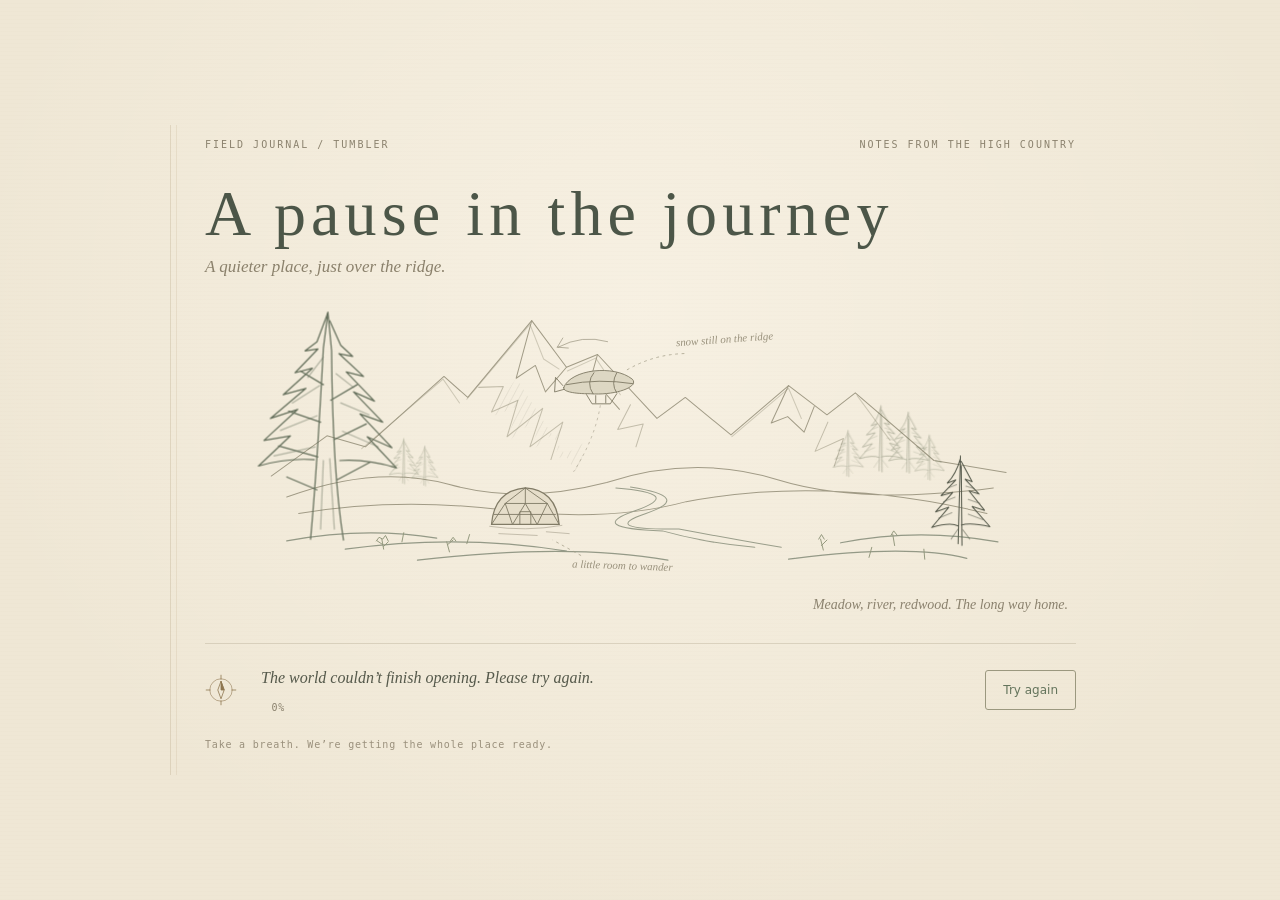
==== commit 40517dd0: "Update Catagonia to Tumbler v0.9.0 (main 250dd1f) Package the Tumbler web client at main 250dd1f wit" ====
--- a/project1/index.html
+++ b/project1/index.html
@@ -188,6 +188,15 @@
     .glyph-pad { border:1.2px solid var(--ink); border-radius:999px; background:#26291f; color:var(--paper); }
     .glyph-pad.glyph-key { min-width:1.7em; padding:0; }
     .glyph-none { font:italic 12px var(--map-face); color:var(--ink-soft); }
+    .perch-launch { position:fixed; z-index:6; right:20px; top:50%; transform:translateY(-50%); padding:12px 14px 10px; background:#e9ecddeb; border:1.5px solid var(--ink); box-shadow:3px 3px 0 #26291f22; transition:opacity .8s ease; }
+    .perch-launch.faded { opacity:0; pointer-events:none; }
+    .perch-launch h3 { margin:0 0 8px; font:600 15px/1.2 var(--map-face); }
+    .perch-launch ol { margin:0; padding:0; list-style:none; display:grid; gap:4px; }
+    .perch-option { display:flex; align-items:center; gap:10px; width:100%; padding:4px 8px; border:1.5px solid transparent; background:none; font:16px/1.2 var(--map-face); color:var(--ink); cursor:pointer; text-align:left; }
+    .perch-option:hover, .perch-option:focus-visible, .chosen .perch-option { border-color:var(--ink); background:#f6f7ee; }
+    .perch-pad { display:none; margin:8px 0 0; font:13px/1.8 var(--map-face); color:var(--ink-soft); }
+    .perch-launch.pad .perch-pad { display:block; }
+    @media (prefers-reduced-motion:reduce) { .perch-launch { transition:none; } }
     .arrival { position:fixed; z-index:6; left:50%; top:16vh; transform:translateX(-50%); text-align:center; pointer-events:none; opacity:0; color:var(--ink); text-shadow:0 0 12px #e9ecdd, 0 0 3px #e9ecdd; }
     .arrival strong { display:block; font:600 clamp(26px,4vw,44px)/1.1 var(--map-face); letter-spacing:.08em; font-variant-caps:small-caps; }
     .arrival span { display:block; margin-top:4px; font:italic 17px var(--map-face); color:var(--ink-soft); }
@@ -235,6 +244,16 @@
     .scale-rule { display:block; height:6px; border:1.5px solid var(--ink); border-top:0; }
     .north { position:absolute; right:18px; top:16px; width:30px; height:44px; display:grid; justify-items:center; font:700 14px var(--map-face); }
     .north::before { content:''; width:0; height:0; border-left:8px solid transparent; border-right:8px solid transparent; border-bottom:24px solid var(--ink); }
+    .view-toggle { position:absolute; right:16px; bottom:14px; display:flex; border:1.5px solid var(--ink); background:var(--paper); }
+    .view-toggle button { padding:5px 12px; border:0; border-radius:0; background:none; color:var(--ink); font:600 13px/1 var(--map-face); letter-spacing:.04em; }
+    .view-toggle button[aria-pressed="true"] { background:var(--ink); color:var(--paper); }
+    /* Scene view: the paper lifts away and the game camera, overhead, shows the valley itself. */
+    .trail-map.scene { background:none; backdrop-filter:none; -webkit-backdrop-filter:none; }
+    .trail-map.scene .sheet { background:none; } .trail-map.scene .sheet::after { display:none; }
+    body[data-menu="open"] .key-card { visibility:hidden; }
+    .trail-map.scene .map-canvas { visibility:hidden; }
+    .trail-map.scene .map-side { background:var(--paper); }
+    .trail-map.scene .place-name { padding:2px 4px; background:color-mix(in srgb,var(--paper) 82%,transparent); }
     .map-side { display:flex; flex-direction:column; gap:14px; padding:20px 20px 18px; overflow:auto; max-height:calc(100dvh - 90px); }
     .side-name { margin:0; font:600 26px/1.1 var(--map-face); letter-spacing:.02em; }
     .side-water { color:var(--water); font-style:italic; }
@@ -383,7 +402,7 @@
   <nav class="panel" aria-label="Places to pause"><button data-view="home" aria-pressed="false">The homestead</button><button data-view="river" aria-pressed="false">By the river</button><button data-view="valley" aria-pressed="false">The mountains</button><button data-view="village" aria-pressed="true">Tree village</button><button data-view="canopy" aria-pressed="false">Redwood canopy</button><button data-view="summit" aria-pressed="false">Granite Ridge</button><button id="tumble-hill" aria-pressed="false">Tumble Hill</button></nav>
   <nav class="panel" id="cats" aria-label="Cats to visit"><button data-cat="ronin">Cat Ronin</button></nav>
   <details class="panel flight-guide"><summary>Flight moves</summary><p><label for="flight-challenge">Flight goal </label><select id="flight-challenge"><option value="">Free flight</option></select></p><p class="legacy-maneuvers">Hold B (Shift) for more roll authority. Alternate left/right stick for linked wingovers; hold a side for a descending spiral. Release B and centre the stick to recover. Sudden control changes can swing the pilot under the wing; ease the controls to let it settle.</p><p class="rotational-maneuvers"><button type="button" data-practice-open>Practise a maneuver</button></p><p class="rotational-maneuvers">If one side folds, steer gently toward the open side as the wing refills.</p><p>Parakite: forward / W raises both handles to dive; back / S pulls them to flare. Centre returns to best glide. Steering combines weight shift and outside-handle release; at full release, steering uses weight shift alone.</p><p>Paraglider and motor wing: forward / W applies the speedbar; back / S brakes. Steering assists weight shift with inside brake. Build speed, then pull progressively to swoop back up; height comes from that speed. Motor power uses LB/RB or R/F and takes time to spool.</p><p>LT / RT (J / K) pull independent handles. Right stick looks; Y / V changes view. After landing, press X / E to unhook and walk. X / E hooks back in; release, then A / Space starts assisted wing inflation and a takeoff run. Keep clear ground ahead. A flat run may need headwind. Use clear descending ground or a ridge start if you cannot gain enough airspeed. X / E cancels preparation and unhooks.</p><p>On foot, A / Space jumps: stand still for a celebration, heel click or star; move for a skip. On foot, the keys run by default, Shift tucks while held, and in water Shift toggles a dive; a controller's left stick ramps from a walk up to a full run on its own. V changes between first person and chase view. R3 / Ctrl slides while moving. E / X deliberately grabs a nearby tree; moving into one never grabs it automatically. A / Space pushes off a trunk, or wall-jumps on a fresh airborne contact. Steer the push with the stick. Y / F draws or sheathes the katana; run with it drawn to carry it two-handed behind you. Click, Q or B slashes, on the ground or in the air. Press again during the cut to choose a fresh cut from the current blade position. Hold RT / R to charge falling thunder, then release to cleave. Menu changes weather.</p></details>
-  <details class="panel"><summary>Field notes</summary><pre id="stamp">Preparing the scene…</pre><div class="quality-target"><label for="render-target">Laptop render target <output id="render-target-label" for="render-target">1440 × 900</output></label><input id="render-target" type="range" min="0" max="11" step="1" value="8" list="render-targets" aria-label="Laptop render target"><datalist id="render-targets"><option value="0" label="640×400"></option><option value="1" label="800×500"></option><option value="2" label="960×600"></option><option value="3" label="1024×640"></option><option value="4" label="1152×720"></option><option value="5" label="1280×720"></option><option value="6" label="1280×800"></option><option value="7" label="1366×768"></option><option value="8" label="1440×900"></option><option value="9" label="1680×1050"></option><option value="10" label="1920×1200"></option><option value="11" label="2560×1600"></option></datalist><small>Sets the maximum render size; adaptive resolution can lower it during demanding scenes.</small></div><div class="quality"><label for="motion">Flight effects</label><select id="motion"><option value="1">Full</option><option value=".35">Subtle</option><option value="0">Reduced motion</option></select></div><div class="quality"><label for="course-guide">Course guide</label><input id="course-guide" type="checkbox" checked></div><div class="quality"><label for="pilot-posture">Pilot posture</label><select id="pilot-posture"><option value="steady" selected>Steadier</option><option value="physical">Follow suspension</option></select></div><div class="quality"><label for="adaptive">Adaptive resolution</label><input id="adaptive" type="checkbox" checked></div><div class="quality"><label for="wind-water-audio">Wind &amp; river ambience</label><input id="wind-water-audio" type="checkbox" checked title="Background wind and water only"></div><div class="quality"><label for="haptics">Controller vibration</label><input id="haptics" type="checkbox" checked></div><div class="quality"><label for="visibility-spotlight">Transparency spotlight</label><input id="visibility-spotlight" type="checkbox" title="Clear scenery and climbing foliage around Ronin"></div><p><button id="save-view">Save view</button></p><p>Read-only core world · <a href="./">Open the map</a></p></details>
+  <details class="panel"><summary>Field notes</summary><pre id="stamp">Preparing the scene…</pre><div class="quality-target"><label for="render-target">Laptop render target <output id="render-target-label" for="render-target">1440 × 900</output></label><input id="render-target" type="range" min="0" max="11" step="1" value="8" list="render-targets" aria-label="Laptop render target"><datalist id="render-targets"><option value="0" label="640×400"></option><option value="1" label="800×500"></option><option value="2" label="960×600"></option><option value="3" label="1024×640"></option><option value="4" label="1152×720"></option><option value="5" label="1280×720"></option><option value="6" label="1280×800"></option><option value="7" label="1366×768"></option><option value="8" label="1440×900"></option><option value="9" label="1680×1050"></option><option value="10" label="1920×1200"></option><option value="11" label="2560×1600"></option></datalist><small>Sets the maximum render size; adaptive resolution can lower it during demanding scenes.</small></div><div class="quality"><label for="motion">Flight effects</label><select id="motion"><option value="1">Full</option><option value=".35">Subtle</option><option value="0">Reduced motion</option></select></div><div class="quality"><label for="course-guide">Course guide</label><input id="course-guide" type="checkbox" checked></div><div class="quality"><label for="pilot-posture">Pilot posture</label><select id="pilot-posture"><option value="steady" selected>Steadier</option><option value="physical">Follow suspension</option></select></div><div class="quality"><label for="lake-reflections">Lake reflections</label><select id="lake-reflections"><option value="off">Off</option><option value="mirror">Mirror</option><option value="layered" selected>Layered</option></select></div><div class="quality"><label for="adaptive">Adaptive resolution</label><input id="adaptive" type="checkbox" checked></div><div class="quality"><label for="wind-water-audio">Wind &amp; river ambience</label><input id="wind-water-audio" type="checkbox" checked title="Background wind and water only"></div><div class="quality"><label for="haptics">Controller vibration</label><input id="haptics" type="checkbox" checked></div><div class="quality"><label for="visibility-spotlight">Transparency spotlight</label><input id="visibility-spotlight" type="checkbox" title="Clear scenery and climbing foliage around Ronin"></div><p><button id="save-view">Save view</button></p><p>Read-only core world · <a href="./">Open the map</a></p></details>
   </div>
   <section id="organoid-tip" class="organoid-tip" role="status" aria-live="polite" aria-label="The Organoid's tip" hidden>
     <span data-speaker>Organoid</span><p data-call></p><p data-tip></p>
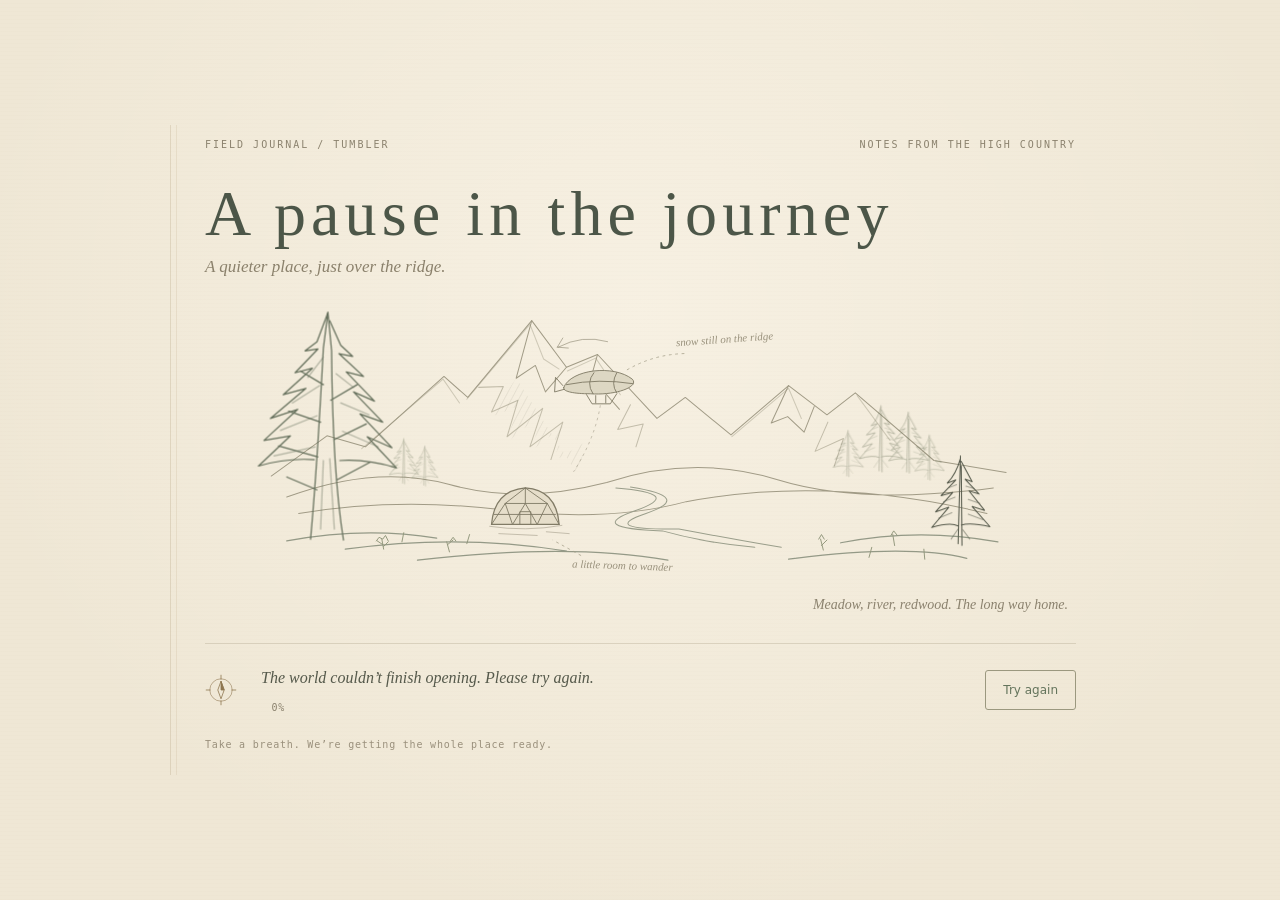
==== commit f2828b2f: "Update Catagonia to Tumbler v0.10.0 (main ee240f98) Package the Tumbler web client at main ee240f98 " ====
--- a/project1/index.html
+++ b/project1/index.html
@@ -36,7 +36,19 @@
     button { border: 0; border-radius: 12px; background: transparent; color: #64745c; font: inherit; font-size: 12px; padding: 12px 17px; cursor: pointer; transition: background .15s; }
     nav button { white-space:nowrap; flex-shrink:0; }
     nav[aria-label="Places to pause"] { flex-wrap:wrap; max-width:calc(100vw - 340px); }
-    nav#cats { bottom:auto; top:112px; flex-wrap:wrap; max-width:calc(100vw - 420px); }
+    nav#cats {
+      --cats-top:112px;
+      top:var(--cats-top);
+      bottom:auto;
+      flex-direction:column;
+      max-width:min(12rem, calc(100vw - 56px));
+      max-height:min(18rem, 32dvh, max(3rem, calc(100dvh - var(--cats-top) - 180px)));
+      overflow-y:auto;
+      overscroll-behavior-y:contain;
+    }
+    nav#cats button { text-align:left; white-space:normal; overflow-wrap:anywhere; }
+    @media (max-width:960px) { nav#cats { --cats-top:220px; left:auto; right:28px; } }
+    @media (max-width:650px) { nav#cats { --cats-top:296px; right:14px; } }
     button[aria-pressed="true"] { color: #fffbed; background: #617555; }
     button:hover { background: #e4e8d4; color: #34483b; }
     button[aria-pressed="true"]:hover { background: #52684a; color: #fffbed; }
@@ -218,7 +230,7 @@
     body:has(#para-practice [data-practice-title]:not([hidden])) .key-card { visibility:hidden; }
     body:has(#parakite-tour [data-tour-scene]:not([hidden])) .player-flight-stats { visibility:hidden; }
     @keyframes arrive { 0% { opacity:0; letter-spacing:.3em; } 18%,72% { opacity:1; letter-spacing:.08em; } 100% { opacity:0; } }
-    .trail-map { position:fixed; inset:0; z-index:40; display:grid; place-items:center; padding:clamp(10px,3vw,36px); background:#26291f73; backdrop-filter:blur(6px); -webkit-backdrop-filter:blur(6px); }
+    .trail-map { position:fixed; inset:0; z-index:40; transition:opacity .25s ease-out; display:grid; place-items:center; padding:clamp(10px,3vw,36px); background:#26291f73; backdrop-filter:blur(6px); -webkit-backdrop-filter:blur(6px); }
     .sheet { position:relative; display:grid; grid-template-columns:minmax(0,1fr) 330px; gap:0; width:min(1320px,100%); max-height:100%; background:var(--paper); border:2px solid var(--ink);
       box-shadow:0 18px 50px #0006; }
     .sheet::after { content:''; position:absolute; inset:0 auto 0 calc((100% - 330px) / 2); width:1px; background:linear-gradient(#0000,#26291f30 12%,#26291f30 88%,#0000); pointer-events:none; } /* the fold */
@@ -244,14 +256,12 @@
     .scale-rule { display:block; height:6px; border:1.5px solid var(--ink); border-top:0; }
     .north { position:absolute; right:18px; top:16px; width:30px; height:44px; display:grid; justify-items:center; font:700 14px var(--map-face); }
     .north::before { content:''; width:0; height:0; border-left:8px solid transparent; border-right:8px solid transparent; border-bottom:24px solid var(--ink); }
-    .view-toggle { position:absolute; right:16px; bottom:14px; display:flex; border:1.5px solid var(--ink); background:var(--paper); }
-    .view-toggle button { padding:5px 12px; border:0; border-radius:0; background:none; color:var(--ink); font:600 13px/1 var(--map-face); letter-spacing:.04em; }
-    .view-toggle button[aria-pressed="true"] { background:var(--ink); color:var(--paper); }
-    /* Scene view: the paper lifts away and the game camera, overhead, shows the valley itself. */
+    /* The map over the valley: the game camera, overhead, shows the ground the paper charts, through it. */
     .trail-map.scene { background:none; backdrop-filter:none; -webkit-backdrop-filter:none; }
     .trail-map.scene .sheet { background:none; } .trail-map.scene .sheet::after { display:none; }
+    .trail-map.leaving { opacity:0; pointer-events:none; }
     body[data-menu="open"] .key-card { visibility:hidden; }
-    .trail-map.scene .map-canvas { visibility:hidden; }
+    .trail-map.scene .map-canvas { opacity:.6; }
     .trail-map.scene .map-side { background:var(--paper); }
     .trail-map.scene .place-name { padding:2px 4px; background:color-mix(in srgb,var(--paper) 82%,transparent); }
     .map-side { display:flex; flex-direction:column; gap:14px; padding:20px 20px 18px; overflow:auto; max-height:calc(100dvh - 90px); }
@@ -268,7 +278,7 @@
     .controls-grid { display:grid; grid-template-columns:repeat(auto-fit,minmax(320px,1fr)); gap:18px 28px; margin-bottom:20px; }
     .controls-group h3 { margin:0 0 6px; font:600 17px var(--map-face); }
     @media (max-width:900px) { .sheet { grid-template-columns:1fr; overflow:auto; } .sheet::after { display:none; } .map-frame { border-right:0; border-bottom:2px solid var(--ink); } .map-side { max-height:none; } }
-    @media (prefers-reduced-motion:reduce) { .arrival.shown { animation:arrive-still 3.6s steps(1,end) forwards; } @keyframes arrive-still { 0%,80% { opacity:1; } 100% { opacity:0; } } .trail-map { backdrop-filter:none; } }
+    @media (prefers-reduced-motion:reduce) { .arrival.shown { animation:arrive-still 3.6s steps(1,end) forwards; } @keyframes arrive-still { 0%,80% { opacity:1; } 100% { opacity:0; } } .trail-map { backdrop-filter:none; transition:none; } }
 
     #organoid-scene[hidden] { display:none }
     #organoid-scene { position:fixed; inset:0; z-index:80; color:#f4eee8; background:radial-gradient(ellipse at 50% 44%,transparent 50%,#08080d40 100%); }
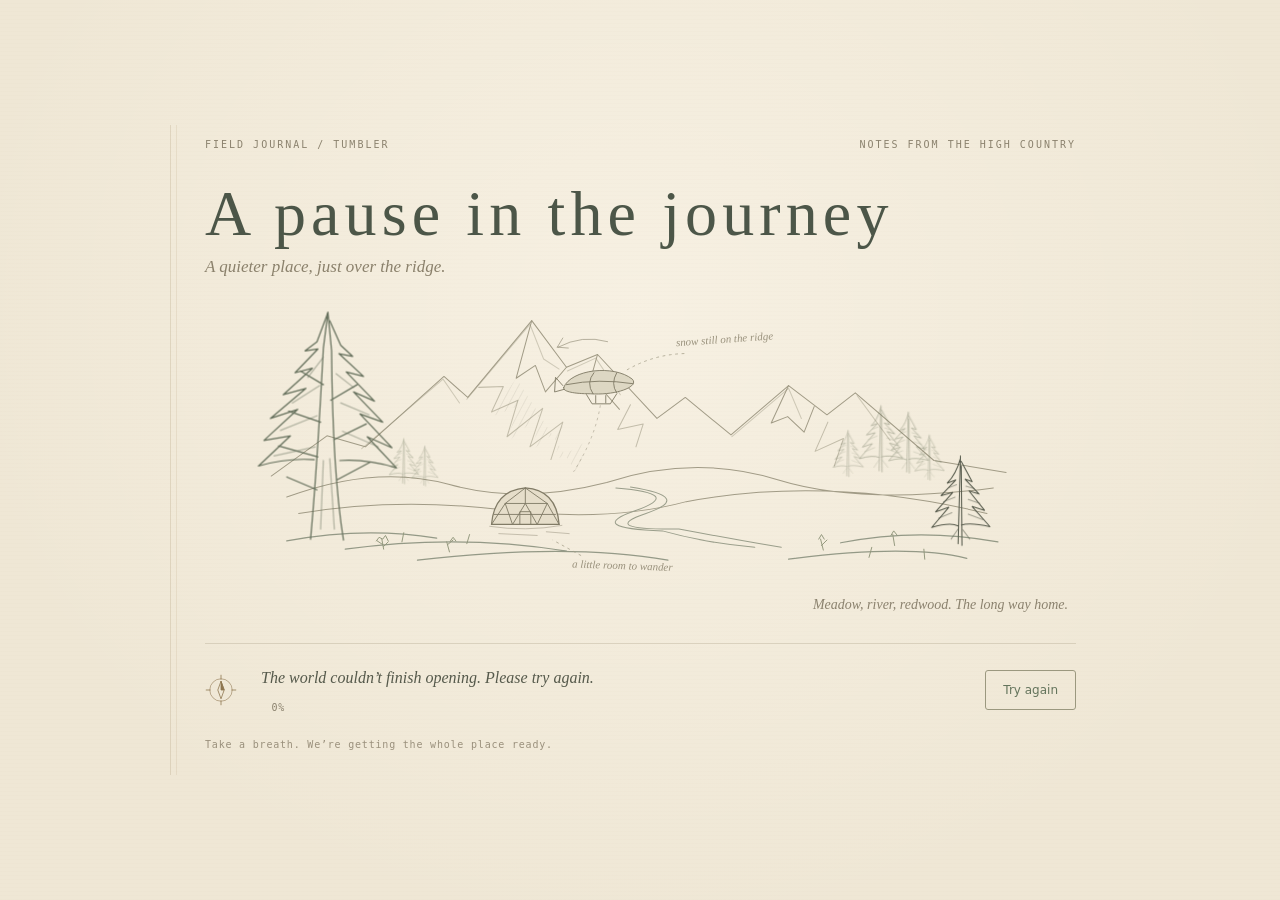
==== commit 8b568ba2: "Update Catagonia to Tumbler v0.10.0 (main 9627f5b1)" ====
--- a/project1/index.html
+++ b/project1/index.html
@@ -379,14 +379,14 @@
   <main id="stage"><canvas id="canvas" tabindex="0" aria-label="Tumbler countryside. Drag to orbit, right-drag to pan, scroll to approach."></canvas></main>
   <header class="panel"><span class="sunmark" aria-hidden="true">☼</span><div><h1>Tumbler <span id="version" class="version"></span></h1><div id="status" role="status">Opening the countryside…</div></div></header>
   <div class="panel lighting"><label for="light">The light</label><select id="light"><option value="golden">Golden hour</option><option value="day">Clear morning</option><option value="dusk">Evening glow</option></select></div>
-  <div class="panel activities"><label for="activity">Explore</label><select id="activity"><option value="orbit">Look around - orbit</option><option value="fly">Look around - flying</option><option value="walk">Walk the meadow</option><option value="paraglider">Paragliding</option><option value="parakite">Parakiting</option><option value="paramotor">Paramotoring</option><option value="ski">Skiing</option><option value="bike">Mountain biking</option><option value="gondola">Gondola from the village</option></select><select id="launch-site" aria-label="Start from"><option value="0">North Wall</option></select><button id="launch">Launch ↗</button><button id="sound" aria-pressed="true">Sound on</button><button id="cat-size" aria-pressed="false" title="C">Cat: full size</button></div>
+  <div class="panel activities"><label for="activity">Explore</label><select id="activity"><option value="orbit">Look around - orbit</option><option value="fly">Look around - flying</option><option value="walk">Walk the meadow</option><option value="paraglider">Paragliding</option><option value="parakite">Speedflying</option><option value="paramotor">Paramotoring</option><option value="ski">Skiing</option><option value="bike">Mountain biking</option><option value="gondola">Gondola from the village</option></select><select id="launch-site" aria-label="Start from"><option value="0">North Wall</option></select><button id="launch">Launch ↗</button><button id="sound" aria-pressed="true">Sound on</button><button id="cat-size" aria-pressed="false" title="C">Cat: full size</button></div>
   <div class="panel weather"><label for="weather">Air</label><select id="weather" aria-label="Simulated weather"><option value="soaring">Thermal day</option></select></div>
   <button id="course-retry" class="course-retry" hidden>Fly the route again ↗</button>
   <output id="para-guide" class="para-guide" aria-live="off" hidden></output>
   <output class="panel" id="flight-readout" aria-live="off"></output>
-  <section class="panel" id="para-practice" aria-label="Parakite practice" hidden>
+  <section class="panel" id="para-practice" aria-label="Speedflying practice" hidden>
     <h2 data-practice-title hidden></h2>
-    <label for="para-lesson">Parakite practice</label>
+    <label for="para-lesson">Speedflying practice</label>
     <select id="para-lesson"></select>
     <p data-practice-prompt role="status"></p>
     <div data-tutorial-readings></div>
@@ -411,7 +411,7 @@
   <p id="help" class="help">Drag to look around · Right-drag to pan · Scroll to wander closer</p>
   <nav class="panel" aria-label="Places to pause"><button data-view="home" aria-pressed="false">The homestead</button><button data-view="river" aria-pressed="false">By the river</button><button data-view="valley" aria-pressed="false">The mountains</button><button data-view="village" aria-pressed="true">Tree village</button><button data-view="canopy" aria-pressed="false">Redwood canopy</button><button data-view="summit" aria-pressed="false">Granite Ridge</button><button id="tumble-hill" aria-pressed="false">Tumble Hill</button></nav>
   <nav class="panel" id="cats" aria-label="Cats to visit"><button data-cat="ronin">Cat Ronin</button></nav>
-  <details class="panel flight-guide"><summary>Flight moves</summary><p><label for="flight-challenge">Flight goal </label><select id="flight-challenge"><option value="">Free flight</option></select></p><p class="legacy-maneuvers">Hold B (Shift) for more roll authority. Alternate left/right stick for linked wingovers; hold a side for a descending spiral. Release B and centre the stick to recover. Sudden control changes can swing the pilot under the wing; ease the controls to let it settle.</p><p class="rotational-maneuvers"><button type="button" data-practice-open>Practise a maneuver</button></p><p class="rotational-maneuvers">If one side folds, steer gently toward the open side as the wing refills.</p><p>Parakite: forward / W raises both handles to dive; back / S pulls them to flare. Centre returns to best glide. Steering combines weight shift and outside-handle release; at full release, steering uses weight shift alone.</p><p>Paraglider and motor wing: forward / W applies the speedbar; back / S brakes. Steering assists weight shift with inside brake. Build speed, then pull progressively to swoop back up; height comes from that speed. Motor power uses LB/RB or R/F and takes time to spool.</p><p>LT / RT (J / K) pull independent handles. Right stick looks; Y / V changes view. After landing, press X / E to unhook and walk. X / E hooks back in; release, then A / Space starts assisted wing inflation and a takeoff run. Keep clear ground ahead. A flat run may need headwind. Use clear descending ground or a ridge start if you cannot gain enough airspeed. X / E cancels preparation and unhooks.</p><p>On foot, A / Space jumps: stand still for a celebration, heel click or star; move for a skip. On foot, the keys run by default, Shift tucks while held, and in water Shift toggles a dive; a controller's left stick ramps from a walk up to a full run on its own. V changes between first person and chase view. R3 / Ctrl slides while moving. E / X deliberately grabs a nearby tree; moving into one never grabs it automatically. A / Space pushes off a trunk, or wall-jumps on a fresh airborne contact. Steer the push with the stick. Y / F draws or sheathes the katana; run with it drawn to carry it two-handed behind you. Click, Q or B slashes, on the ground or in the air. Press again during the cut to choose a fresh cut from the current blade position. Hold RT / R to charge falling thunder, then release to cleave. Menu changes weather.</p></details>
+  <details class="panel flight-guide"><summary>Flight moves</summary><p><label for="flight-challenge">Flight goal </label><select id="flight-challenge"><option value="">Free flight</option></select></p><p class="legacy-maneuvers">Hold B (Shift) for more roll authority. Alternate left/right stick for linked wingovers; hold a side for a descending spiral. Release B and centre the stick to recover. Sudden control changes can swing the pilot under the wing; ease the controls to let it settle.</p><p class="rotational-maneuvers"><button type="button" data-practice-open>Practise a maneuver</button></p><p class="rotational-maneuvers">If one side folds, steer gently toward the open side as the wing refills.</p><p>Speed wing: forward / W raises both handles to dive; back / S pulls them to flare. Centre returns to best glide. Steering combines weight shift and outside-handle release; at full release, steering uses weight shift alone.</p><p>Paraglider and motor wing: forward / W applies the speedbar; back / S brakes. Steering assists weight shift with inside brake. Build speed, then pull progressively to swoop back up; height comes from that speed. Motor power uses LB/RB or R/F and takes time to spool.</p><p>LT / RT (J / K) pull independent handles. Right stick looks; Y / V changes view. After landing, press X / E to unhook and walk. X / E hooks back in; release, then A / Space starts assisted wing inflation and a takeoff run. Keep clear ground ahead. A flat run may need headwind. Use clear descending ground or a ridge start if you cannot gain enough airspeed. X / E cancels preparation and unhooks.</p><p>On foot, A / Space jumps: stand still for a celebration, heel click or star; move for a skip. On foot, the keys run by default, Shift tucks while held, and in water Shift toggles a dive; a controller's left stick ramps from a walk up to a full run on its own. V changes between first person and chase view. R3 / Ctrl slides while moving. E / X deliberately grabs a nearby tree; moving into one never grabs it automatically. A / Space pushes off a trunk, or wall-jumps on a fresh airborne contact. Steer the push with the stick. Y / F draws or sheathes the katana; run with it drawn to carry it two-handed behind you. Click, Q or B slashes, on the ground or in the air. Press again during the cut to choose a fresh cut from the current blade position. Hold RT / R to charge falling thunder, then release to cleave. Menu changes weather.</p></details>
   <details class="panel"><summary>Field notes</summary><pre id="stamp">Preparing the scene…</pre><div class="quality-target"><label for="render-target">Laptop render target <output id="render-target-label" for="render-target">1440 × 900</output></label><input id="render-target" type="range" min="0" max="11" step="1" value="8" list="render-targets" aria-label="Laptop render target"><datalist id="render-targets"><option value="0" label="640×400"></option><option value="1" label="800×500"></option><option value="2" label="960×600"></option><option value="3" label="1024×640"></option><option value="4" label="1152×720"></option><option value="5" label="1280×720"></option><option value="6" label="1280×800"></option><option value="7" label="1366×768"></option><option value="8" label="1440×900"></option><option value="9" label="1680×1050"></option><option value="10" label="1920×1200"></option><option value="11" label="2560×1600"></option></datalist><small>Sets the maximum render size; adaptive resolution can lower it during demanding scenes.</small></div><div class="quality"><label for="motion">Flight effects</label><select id="motion"><option value="1">Full</option><option value=".35">Subtle</option><option value="0">Reduced motion</option></select></div><div class="quality"><label for="course-guide">Course guide</label><input id="course-guide" type="checkbox" checked></div><div class="quality"><label for="pilot-posture">Pilot posture</label><select id="pilot-posture"><option value="steady" selected>Steadier</option><option value="physical">Follow suspension</option></select></div><div class="quality"><label for="lake-reflections">Lake reflections</label><select id="lake-reflections"><option value="off">Off</option><option value="mirror">Mirror</option><option value="layered" selected>Layered</option></select></div><div class="quality"><label for="adaptive">Adaptive resolution</label><input id="adaptive" type="checkbox" checked></div><div class="quality"><label for="wind-water-audio">Wind &amp; river ambience</label><input id="wind-water-audio" type="checkbox" checked title="Background wind and water only"></div><div class="quality"><label for="haptics">Controller vibration</label><input id="haptics" type="checkbox" checked></div><div class="quality"><label for="visibility-spotlight">Transparency spotlight</label><input id="visibility-spotlight" type="checkbox" title="Clear scenery and climbing foliage around Ronin"></div><p><button id="save-view">Save view</button></p><p>Read-only core world · <a href="./">Open the map</a></p></details>
   </div>
   <section id="organoid-tip" class="organoid-tip" role="status" aria-live="polite" aria-label="The Organoid's tip" hidden>
